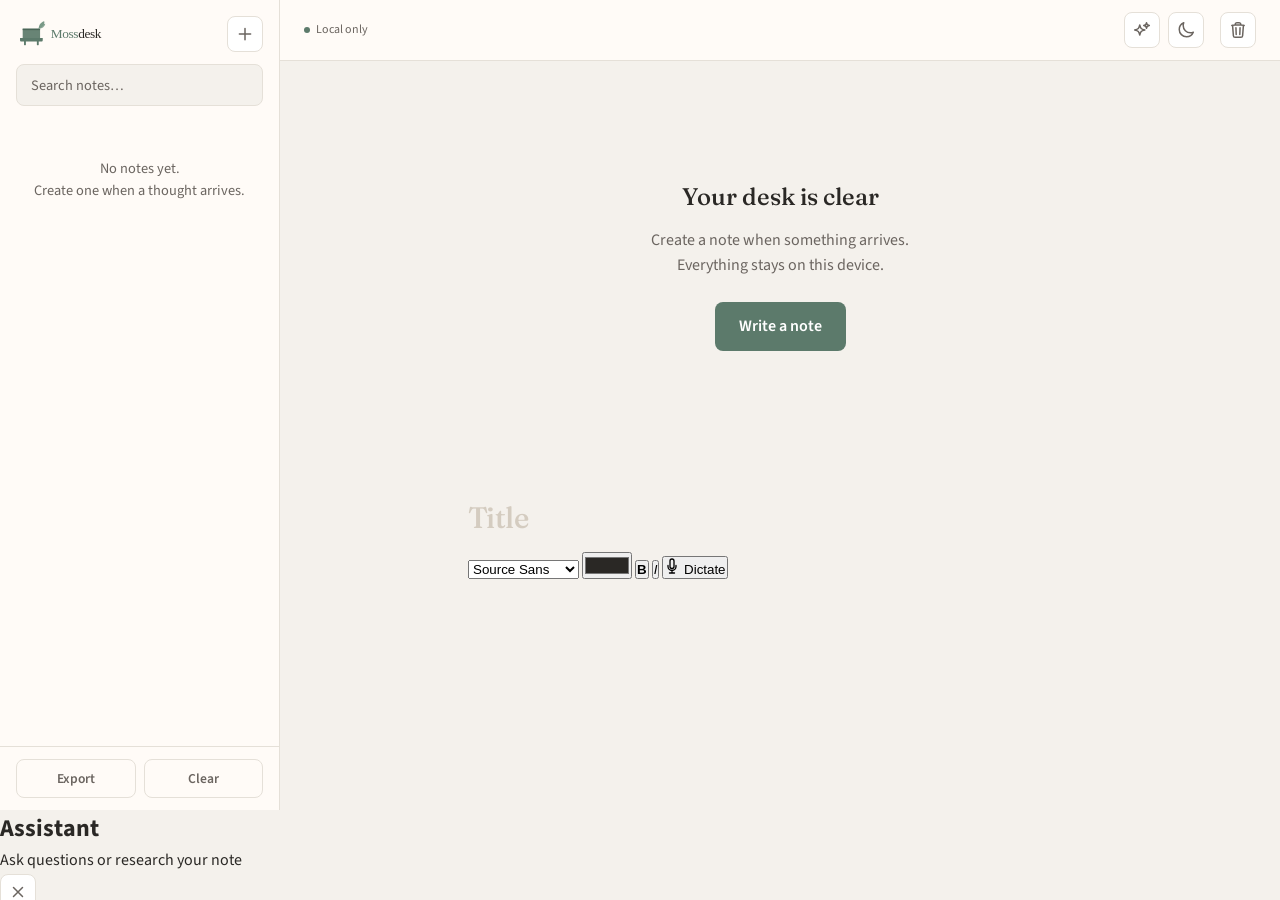
==== app.html @ 98f83250 "Add rich text (fonts, colors, bold, italic), voice dictation, and AI assistant panel" ====
<!DOCTYPE html>
<html lang="en">
<head>
  <meta charset="UTF-8" />
  <meta name="viewport" content="width=device-width, initial-scale=1" />
  <title>Mossdesk</title>
  <meta name="description" content="Your local-first notes. Data never leaves this device." />
  <link rel="icon" href="logo.svg" type="image/svg+xml" />
  <link rel="preconnect" href="https://fonts.googleapis.com" />
  <link rel="preconnect" href="https://fonts.gstatic.com" crossorigin />
  <link href="https://fonts.googleapis.com/css2?family=Fraunces:opsz,wght@9..144,400;9..144,500;9..144,600&family=Source+Sans+3:wght@400;500;600&family=Lora:wght@400;600&family=Merriweather:wght@400;700&family=Playfair+Display:wght@400;600&family=IBM+Plex+Sans:wght@400;500;600&family=Space+Grotesk:wght@400;500;600&display=swap" rel="stylesheet" />
  <link rel="stylesheet" href="styles.css" />
</head>
<body>
  <div class="app">
    <div id="sidebar-overlay" class="sidebar-overlay"></div>

    <aside id="sidebar" class="sidebar">
      <div class="sidebar-header">
        <a href="index.html" class="sidebar-logo" aria-label="Mossdesk home">
          <img src="logo.svg" alt="Mossdesk" class="logo-img logo-img--sm" width="120" height="48" />
        </a>
        <button id="btn-new" class="btn-icon" title="New note (⌘N)" aria-label="New note">
          <svg xmlns="http://www.w3.org/2000/svg" fill="none" viewBox="0 0 24 24" stroke="currentColor" stroke-width="2">
            <path stroke-linecap="round" stroke-linejoin="round" d="M12 4.5v15m7.5-7.5h-15" />
          </svg>
        </button>
      </div>

      <div class="search-wrap">
        <label for="search-input" class="sr-only">Search notes</label>
        <input id="search-input" class="search-input" type="search" placeholder="Search notes…" autocomplete="off" />
      </div>

      <div id="notes-list" class="notes-list" role="list"></div>

      <div class="sidebar-footer">
        <button id="btn-export" class="btn btn-ghost" title="Export all notes as JSON">Export</button>
        <button id="btn-clear" class="btn btn-ghost" title="Delete all notes">Clear</button>
      </div>
    </aside>

    <main class="editor-area">
      <div class="editor-toolbar">
        <button id="mobile-menu-btn" class="btn-icon mobile-menu-btn" aria-label="Open notes list">
          <svg xmlns="http://www.w3.org/2000/svg" fill="none" viewBox="0 0 24 24" stroke="currentColor" stroke-width="2">
            <path stroke-linecap="round" stroke-linejoin="round" d="M3.75 6.75h16.5M3.75 12h16.5m-16.5 5.25h16.5" />
          </svg>
        </button>

        <div class="privacy-badge">Local only</div>

        <div class="editor-actions">
          <button id="btn-ai" class="btn-icon" title="AI assistant" aria-label="Open AI assistant">
            <svg xmlns="http://www.w3.org/2000/svg" fill="none" viewBox="0 0 24 24" stroke="currentColor" stroke-width="2">
              <path stroke-linecap="round" stroke-linejoin="round" d="M9.813 15.904L9 18.75l-.813-2.846a4.5 4.5 0 00-3.09-3.09L2.25 12l2.846-.813a4.5 4.5 0 003.09-3.09L9 5.25l.813 2.846a4.5 4.5 0 003.09 3.09L15.75 12l-2.846.813a4.5 4.5 0 00-3.09 3.09zM18.259 8.715L18 9.75l-.259-1.035a3.375 3.375 0 00-2.455-2.456L14.25 6l1.036-.259a3.375 3.375 0 002.455-2.456L18 2.25l.259 1.035a3.375 3.375 0 002.456 2.456L21.75 6l-1.035.259a3.375 3.375 0 00-2.456 2.456z" />
            </svg>
          </button>
          <button class="theme-toggle" data-theme-toggle title="Toggle dark mode" aria-label="Toggle dark mode">
            <svg xmlns="http://www.w3.org/2000/svg" fill="none" viewBox="0 0 24 24" stroke="currentColor" stroke-width="2">
              <path stroke-linecap="round" stroke-linejoin="round" d="M21.752 15.002A9.72 9.72 0 0118 15.75c-5.385 0-9.75-4.365-9.75-9.75 0-1.33.266-2.597.748-3.752A9.753 9.753 0 003 11.25C3 16.635 7.365 21 12.75 21a9.753 9.753 0 009.002-5.998z" />
            </svg>
          </button>
          <span id="editor-meta" class="editor-meta"></span>
          <button id="btn-delete" class="btn-icon" title="Delete this note" aria-label="Delete note" disabled>
            <svg xmlns="http://www.w3.org/2000/svg" fill="none" viewBox="0 0 24 24" stroke="currentColor" stroke-width="2">
              <path stroke-linecap="round" stroke-linejoin="round" d="M14.74 9l-.346 9m-4.788 0L9.26 9m9.968-3.21c.342.052.682.107 1.022.166m-1.022-.165L18.16 19.673a2.25 2.25 0 01-2.244 2.077H8.084a2.25 2.25 0 01-2.244-2.077L4.772 5.79m14.456 0a48.108 48.108 0 00-3.478-.397m-12 .562c.34-.059.68-.114 1.022-.165m0 0a48.11 48.11 0 013.478-.397m7.5 0v-.916c0-1.18-.91-2.164-2.09-2.201a51.964 51.964 0 00-3.32 0c-1.18.037-2.09 1.022-2.09 2.201v.916m7.5 0a48.667 48.667 0 00-7.5 0" />
            </svg>
          </button>
        </div>
      </div>

      <div id="editor-empty" class="empty-editor">
        <h2>Your desk is clear</h2>
        <p>Create a note when something arrives. Everything stays on this device.</p>
        <button id="btn-new-empty" class="btn btn-primary" onclick="document.getElementById('btn-new').click()">Write a note</button>
      </div>

      <div id="editor-form" class="editor-body" hidden>
        <label for="note-title" class="sr-only">Note title</label>
        <input id="note-title" class="note-title-input" type="text" placeholder="Title" autocomplete="off" />

        <!-- Formatting toolbar -->
        <div class="format-bar" role="toolbar" aria-label="Text formatting">
          <select id="font-select" class="format-select" title="Font">
            <option value="Source Sans 3, system-ui, sans-serif">Source Sans</option>
            <option value="Fraunces, Georgia, serif">Fraunces</option>
            <option value="Lora, Georgia, serif">Lora</option>
            <option value="Merriweather, Georgia, serif">Merriweather</option>
            <option value="Playfair Display, Georgia, serif">Playfair</option>
            <option value="IBM Plex Sans, system-ui, sans-serif">IBM Plex</option>
            <option value="Space Grotesk, system-ui, sans-serif">Space Grotesk</option>
            <option value="Georgia, serif">Georgia</option>
          </select>

          <input type="color" id="color-picker" class="format-color" value="#2A2825" title="Text color" />

          <button type="button" id="btn-bold" class="format-btn" title="Bold (⌘B)" aria-label="Bold"><strong>B</strong></button>
          <button type="button" id="btn-italic" class="format-btn" title="Italic (⌘I)" aria-label="Italic"><em>I</em></button>

          <span class="format-sep"></span>

          <button type="button" id="btn-mic" class="format-btn format-btn-mic" title="Dictate with microphone" aria-label="Start dictation">
            <svg xmlns="http://www.w3.org/2000/svg" width="16" height="16" fill="none" viewBox="0 0 24 24" stroke="currentColor" stroke-width="2">
              <path stroke-linecap="round" stroke-linejoin="round" d="M12 18.75a6 6 0 006-6v-1.5m-6 7.5a6 6 0 01-6-6v-1.5m6 7.5v3.75m-3.75 0h7.5M12 15.75a3 3 0 01-3-3V4.5a3 3 0 116 0v8.25a3 3 0 01-3 3z" />
            </svg>
            <span id="mic-label">Dictate</span>
          </button>
        </div>

        <div
          id="note-content"
          class="note-content"
          contenteditable="true"
          role="textbox"
          aria-multiline="true"
          aria-label="Note content"
          data-placeholder="Start writing…"
        ></div>
      </div>
    </main>

    <!-- AI Assistant panel -->
    <aside id="ai-panel" class="ai-panel" aria-hidden="true">
      <div class="ai-panel-header">
        <div>
          <h2 class="ai-panel-title">Assistant</h2>
          <p class="ai-panel-sub">Ask questions or research your note</p>
        </div>
        <button id="ai-close" class="btn-icon" aria-label="Close assistant">
          <svg xmlns="http://www.w3.org/2000/svg" fill="none" viewBox="0 0 24 24" stroke="currentColor" stroke-width="2">
            <path stroke-linecap="round" stroke-linejoin="round" d="M6 18L18 6M6 6l12 12" />
          </svg>
        </button>
      </div>

      <div class="ai-quick">
        <button type="button" class="ai-chip" data-prompt="Summarize the main ideas in my current note.">Summarize note</button>
        <button type="button" class="ai-chip" data-prompt="Suggest how I can improve clarity and structure in what I wrote.">Improve writing</button>
        <button type="button" class="ai-chip" data-prompt="Research and explain key concepts related to what I am writing about.">Research topic</button>
        <button type="button" class="ai-chip" data-prompt="List questions I still need to answer about this topic.">Open questions</button>
      </div>

      <div id="ai-messages" class="ai-messages"></div>

      <div class="ai-input-row">
        <textarea id="ai-input" class="ai-input" rows="2" placeholder="Ask about your note…" ></textarea>
        <div class="ai-input-actions">
          <button type="button" id="ai-mic" class="btn-icon" title="Speak to assistant" aria-label="Speak to assistant">
            <svg xmlns="http://www.w3.org/2000/svg" width="18" height="18" fill="none" viewBox="0 0 24 24" stroke="currentColor" stroke-width="2">
              <path stroke-linecap="round" stroke-linejoin="round" d="M12 18.75a6 6 0 006-6v-1.5m-6 7.5a6 6 0 01-6-6v-1.5m6 7.5v3.75m-3.75 0h7.5M12 15.75a3 3 0 01-3-3V4.5a3 3 0 116 0v8.25a3 3 0 01-3 3z" />
            </svg>
          </button>
          <button type="button" id="ai-send" class="btn btn-primary ai-send">Send</button>
        </div>
      </div>

      <p class="ai-privacy-note">Voice stays in the browser when possible. Optional AI replies use only what you type here — your full notes are not uploaded unless you ask.</p>
    </aside>
    <div id="ai-overlay" class="ai-overlay" hidden></div>
  </div>

  <script src="app.js"></script>
</body>
</html>
---- styles.css ----
/* Mossdesk — Design tokens & styles
   Calm, human, intentional. With dark mode. */

:root {
  --bg: #F4F1EC;
  --surface: #FFFBF7;
  --surface-elevated: #FFFFFF;
  --text: #2A2825;
  --text-muted: #6B6560;
  --accent: #5C7A6B;
  --accent-hover: #4A6557;
  --accent-soft: #E8F0EC;
  --border: #E5E0D8;
  --border-strong: #D4CCC0;
  --danger: #A65D4E;
  --danger-soft: #F8EDE9;
  --shadow-soft: 0 1px 3px rgba(42, 40, 37, 0.04), 0 4px 12px rgba(42, 40, 37, 0.03);
  --shadow-lift: 0 4px 20px rgba(42, 40, 37, 0.06);

  --font-display: "Fraunces", Georgia, "Times New Roman", serif;
  --font-body: "Source Sans 3", system-ui, -apple-system, sans-serif;
  --font-mono: "IBM Plex Mono", ui-monospace, monospace;

  --space-1: 0.25rem;
  --space-2: 0.5rem;
  --space-3: 0.75rem;
  --space-4: 1rem;
  --space-5: 1.5rem;
  --space-6: 2rem;
  --space-7: 3rem;
  --space-8: 4rem;

  --radius-sm: 4px;
  --radius-md: 8px;
  --radius-lg: 12px;
  --ease: cubic-bezier(0.25, 0.1, 0.25, 1);
}

[data-theme="dark"] {
  --bg: #1C1B19;
  --surface: #252320;
  --surface-elevated: #2E2C29;
  --text: #F0EDE8;
  --text-muted: #A09A92;
  --accent: #7A9A88;
  --accent-hover: #8FAE9C;
  --accent-soft: #2A332E;
  --border: #3A3732;
  --border-strong: #4A4640;
  --danger: #C47A6C;
  --danger-soft: #3A2A26;
  --shadow-soft: 0 1px 3px rgba(0, 0, 0, 0.2), 0 4px 12px rgba(0, 0, 0, 0.15);
  --shadow-lift: 0 4px 20px rgba(0, 0, 0, 0.25);
}

@media (prefers-color-scheme: dark) {
  :root:not([data-theme="light"]) {
    --bg: #1C1B19;
    --surface: #252320;
    --surface-elevated: #2E2C29;
    --text: #F0EDE8;
    --text-muted: #A09A92;
    --accent: #7A9A88;
    --accent-hover: #8FAE9C;
    --accent-soft: #2A332E;
    --border: #3A3732;
    --border-strong: #4A4640;
    --danger: #C47A6C;
    --danger-soft: #3A2A26;
    --shadow-soft: 0 1px 3px rgba(0, 0, 0, 0.2), 0 4px 12px rgba(0, 0, 0, 0.15);
    --shadow-lift: 0 4px 20px rgba(0, 0, 0, 0.25);
  }
}

*,
*::before,
*::after {
  box-sizing: border-box;
  margin: 0;
  padding: 0;
}

html {
  font-size: 16px;
  -webkit-font-smoothing: antialiased;
  -moz-osx-font-smoothing: grayscale;
}

body {
  font-family: var(--font-body);
  background: var(--bg);
  color: var(--text);
  line-height: 1.6;
  min-height: 100vh;
  transition: background 0.25s var(--ease), color 0.25s var(--ease);
}

/* ---------- Logo ---------- */

.logo-img {
  display: block;
  height: 40px;
  width: auto;
  max-width: 160px;
}

.logo-img--sm {
  height: 32px;
  max-width: 130px;
}

.logo,
.sidebar-logo {
  display: flex;
  align-items: center;
  text-decoration: none;
}

/* ---------- Landing header ---------- */

.landing {
  min-height: 100vh;
  display: flex;
  flex-direction: column;
}

.landing-header {
  padding: var(--space-4) var(--space-5);
  display: grid;
  grid-template-columns: 40px 1fr 40px;
  align-items: center;
  gap: var(--space-3);
  position: relative;
}

.landing-header .logo {
  justify-self: center;
}

.header-menu-btn {
  justify-self: start;
}

.header-right {
  justify-self: end;
  display: flex;
  align-items: center;
  gap: var(--space-3);
}

.desktop-nav {
  display: none;
  align-items: center;
  gap: var(--space-4);
}

.desktop-nav a {
  color: var(--text-muted);
  text-decoration: none;
  font-size: 0.95rem;
  transition: color 0.2s var(--ease);
  white-space: nowrap;
}

.desktop-nav a:hover {
  color: var(--text);
}

.theme-toggle {
  width: 36px;
  height: 36px;
  display: flex;
  align-items: center;
  justify-content: center;
  border: 1px solid var(--border);
  background: var(--surface-elevated);
  border-radius: var(--radius-md);
  cursor: pointer;
  color: var(--text-muted);
  transition: all 0.15s var(--ease);
  flex-shrink: 0;
}

.theme-toggle:hover {
  border-color: var(--accent);
  color: var(--accent);
  background: var(--accent-soft);
}

.theme-toggle svg {
  width: 18px;
  height: 18px;
}

/* Side nav (mobile menu) */

.nav-overlay {
  position: fixed;
  inset: 0;
  background: rgba(42, 40, 37, 0.35);
  z-index: 200;
  opacity: 0;
  transition: opacity 0.25s var(--ease);
}

.nav-overlay.visible {
  opacity: 1;
}

[data-theme="dark"] .nav-overlay {
  background: rgba(0, 0, 0, 0.5);
}

.side-nav {
  position: fixed;
  top: 0;
  left: 0;
  bottom: 0;
  width: 280px;
  max-width: 85vw;
  background: var(--surface);
  z-index: 210;
  transform: translateX(-100%);
  transition: transform 0.25s var(--ease);
  display: flex;
  flex-direction: column;
  box-shadow: var(--shadow-lift);
}

.side-nav.open {
  transform: translateX(0);
}

.side-nav-header {
  display: flex;
  align-items: center;
  justify-content: space-between;
  padding: var(--space-4);
  border-bottom: 1px solid var(--border);
}

.side-nav-title {
  font-family: var(--font-display);
  font-size: 1.1rem;
  font-weight: 500;
  color: var(--text);
}

.side-nav-links {
  padding: var(--space-4);
  display: flex;
  flex-direction: column;
  gap: var(--space-1);
}

.side-nav-link {
  display: block;
  padding: var(--space-3) var(--space-4);
  color: var(--text);
  text-decoration: none;
  font-size: 1.05rem;
  font-weight: 500;
  border-radius: var(--radius-md);
  transition: background 0.15s var(--ease);
}

.side-nav-link:hover {
  background: var(--accent-soft);
  color: var(--accent);
}

/* Desktop header layout */
@media (min-width: 801px) {
  .landing-header {
    grid-template-columns: 1fr auto 1fr;
    padding: var(--space-5) var(--space-6);
  }

  .header-menu-btn {
    display: none;
  }

  .landing-header .logo {
    justify-self: start;
  }

  .header-right {
    justify-self: end;
  }

  .desktop-nav {
    display: flex;
  }
}

/* ---------- Hero ---------- */

.hero {
  flex: 1;
  display: grid;
  grid-template-columns: 1fr 1fr;
  gap: var(--space-8);
  align-items: center;
  padding: var(--space-7) var(--space-6) var(--space-8);
  max-width: 1100px;
  margin: 0 auto;
  width: 100%;
}

.hero-content {
  max-width: 480px;
}

.hero-eyebrow {
  font-size: 0.85rem;
  text-transform: uppercase;
  letter-spacing: 0.08em;
  color: var(--accent);
  margin-bottom: var(--space-3);
  font-weight: 600;
}

.hero h1 {
  font-family: var(--font-display);
  font-size: clamp(2.4rem, 5vw, 3.4rem);
  font-weight: 500;
  line-height: 1.15;
  letter-spacing: -0.03em;
  margin-bottom: var(--space-4);
  color: var(--text);
}

.hero p {
  font-size: 1.15rem;
  color: var(--text-muted);
  margin-bottom: var(--space-6);
  line-height: 1.65;
}

.btn {
  display: inline-flex;
  align-items: center;
  gap: var(--space-2);
  padding: 0.85rem 1.5rem;
  font-family: var(--font-body);
  font-size: 1rem;
  font-weight: 600;
  border: none;
  border-radius: var(--radius-md);
  cursor: pointer;
  text-decoration: none;
  transition: background 0.2s var(--ease), transform 0.15s var(--ease);
}

.btn-primary {
  background: var(--accent);
  color: #fff;
}

.btn-primary:hover {
  background: var(--accent-hover);
  transform: translateY(-1px);
}

.btn-ghost {
  background: transparent;
  color: var(--text-muted);
  border: 1px solid var(--border);
}

.btn-ghost:hover {
  border-color: var(--border-strong);
  color: var(--text);
}

.hero-visual {
  position: relative;
  height: 380px;
  background: var(--surface);
  border-radius: var(--radius-lg);
  border: 1px solid var(--border);
  box-shadow: var(--shadow-lift);
  overflow: hidden;
  display: flex;
  flex-direction: column;
}

.hero-visual-header {
  padding: var(--space-3) var(--space-4);
  border-bottom: 1px solid var(--border);
  display: flex;
  gap: 6px;
}

.hero-visual-dot {
  width: 10px;
  height: 10px;
  border-radius: 50%;
  background: var(--border-strong);
}

.hero-visual-body {
  flex: 1;
  padding: var(--space-5);
  display: flex;
  flex-direction: column;
  gap: var(--space-3);
}

.hero-line {
  height: 10px;
  background: var(--border);
  border-radius: 3px;
  opacity: 0.7;
}

.hero-line.short { width: 40%; }
.hero-line.medium { width: 70%; }
.hero-line.long { width: 90%; }

.hero-note-title {
  font-family: var(--font-display);
  font-size: 1.1rem;
  color: var(--text);
  margin-bottom: var(--space-2);
}

.landing-footer {
  padding: var(--space-5) var(--space-6);
  text-align: center;
  font-size: 0.875rem;
  color: var(--text-muted);
  border-top: 1px solid var(--border);
}

.landing-footer a {
  color: var(--accent);
  text-decoration: none;
}

/* ---------- App shell ---------- */

.app {
  display: grid;
  grid-template-columns: 280px 1fr;
  height: 100vh;
  overflow: hidden;
}

.sidebar {
  background: var(--surface);
  border-right: 1px solid var(--border);
  display: flex;
  flex-direction: column;
  min-width: 0;
}

.sidebar-header {
  padding: var(--space-4) var(--space-4) var(--space-3);
  display: flex;
  align-items: center;
  justify-content: space-between;
  gap: var(--space-3);
}

.btn-icon {
  width: 36px;
  height: 36px;
  display: flex;
  align-items: center;
  justify-content: center;
  border: 1px solid var(--border);
  background: var(--surface-elevated);
  border-radius: var(--radius-md);
  cursor: pointer;
  color: var(--text-muted);
  transition: all 0.15s var(--ease);
}

.btn-icon:hover {
  border-color: var(--accent);
  color: var(--accent);
  background: var(--accent-soft);
}

.btn-icon svg {
  width: 18px;
  height: 18px;
}

.search-wrap {
  padding: 0 var(--space-4) var(--space-3);
}

.search-input {
  width: 100%;
  padding: 0.6rem 0.85rem;
  font-family: var(--font-body);
  font-size: 0.9rem;
  border: 1px solid var(--border);
  border-radius: var(--radius-md);
  background: var(--bg);
  color: var(--text);
  outline: none;
  transition: border-color 0.15s var(--ease);
}

.search-input::placeholder {
  color: var(--text-muted);
}

.search-input:focus {
  border-color: var(--accent);
}

.notes-list {
  flex: 1;
  overflow-y: auto;
  padding: var(--space-2) var(--space-3) var(--space-4);
}

.note-item {
  padding: var(--space-3) var(--space-3);
  border-radius: var(--radius-md);
  cursor: pointer;
  margin-bottom: 2px;
  transition: background 0.15s var(--ease);
  border: 1px solid transparent;
}

.note-item:hover {
  background: var(--bg);
}

.note-item.active {
  background: var(--accent-soft);
  border-color: transparent;
}

.note-item-title {
  font-size: 0.95rem;
  font-weight: 600;
  color: var(--text);
  white-space: nowrap;
  overflow: hidden;
  text-overflow: ellipsis;
  margin-bottom: 2px;
}

.note-item-preview {
  font-size: 0.8rem;
  color: var(--text-muted);
  white-space: nowrap;
  overflow: hidden;
  text-overflow: ellipsis;
}

.note-item-date {
  font-size: 0.75rem;
  color: var(--text-muted);
  margin-top: 4px;
  opacity: 0.8;
}

.empty-list {
  padding: var(--space-6) var(--space-4);
  text-align: center;
  color: var(--text-muted);
  font-size: 0.9rem;
  line-height: 1.5;
}

.sidebar-footer {
  padding: var(--space-3) var(--space-4);
  border-top: 1px solid var(--border);
  display: flex;
  gap: var(--space-2);
}

.sidebar-footer .btn {
  flex: 1;
  justify-content: center;
  padding: 0.55rem 0.75rem;
  font-size: 0.85rem;
}

.editor-area {
  display: flex;
  flex-direction: column;
  background: var(--bg);
  min-width: 0;
}

.editor-toolbar {
  padding: var(--space-3) var(--space-5);
  display: flex;
  align-items: center;
  justify-content: space-between;
  border-bottom: 1px solid var(--border);
  background: var(--surface);
  gap: var(--space-3);
}

.editor-meta {
  font-size: 0.8rem;
  color: var(--text-muted);
}

.editor-actions {
  display: flex;
  gap: var(--space-2);
  align-items: center;
}

.editor-body {
  flex: 1;
  display: flex;
  flex-direction: column;
  padding: var(--space-6) var(--space-7);
  overflow-y: auto;
  max-width: 720px;
  width: 100%;
  margin: 0 auto;
}

.note-title-input {
  font-family: var(--font-display);
  font-size: 1.85rem;
  font-weight: 500;
  border: none;
  background: transparent;
  color: var(--text);
  outline: none;
  width: 100%;
  margin-bottom: var(--space-4);
  letter-spacing: -0.02em;
  line-height: 1.25;
}

.note-title-input::placeholder {
  color: var(--border-strong);
}

.note-content {
  flex: 1;
  font-family: var(--font-body);
  font-size: 1.05rem;
  line-height: 1.7;
  border: none;
  background: transparent;
  color: var(--text);
  outline: none;
  resize: none;
  width: 100%;
  min-height: 300px;
}

.note-content::placeholder {
  color: var(--text-muted);
  opacity: 0.7;
}

.empty-editor {
  flex: 1;
  display: flex;
  flex-direction: column;
  align-items: center;
  justify-content: center;
  text-align: center;
  padding: var(--space-8);
  color: var(--text-muted);
}

.empty-editor h2 {
  font-family: var(--font-display);
  font-size: 1.5rem;
  font-weight: 500;
  color: var(--text);
  margin-bottom: var(--space-3);
}

.empty-editor p {
  max-width: 320px;
  margin-bottom: var(--space-5);
  line-height: 1.55;
}

.privacy-badge {
  font-size: 0.75rem;
  color: var(--text-muted);
  display: flex;
  align-items: center;
  gap: 6px;
}

.privacy-badge::before {
  content: "";
  width: 6px;
  height: 6px;
  border-radius: 50%;
  background: var(--accent);
}

/* Responsive */
@media (max-width: 800px) {
  .hero {
    grid-template-columns: 1fr;
    padding: var(--space-6) var(--space-4);
  }

  .hero-visual {
    display: none;
  }

  .app {
    grid-template-columns: 1fr;
  }

  .sidebar {
    position: fixed;
    inset: 0;
    z-index: 100;
    transform: translateX(-100%);
    transition: transform 0.25s var(--ease);
    width: 85%;
    max-width: 320px;
  }

  .sidebar.open {
    transform: translateX(0);
  }

  .editor-body {
    padding: var(--space-5) var(--space-4);
  }

  .mobile-menu-btn {
    display: flex !important;
  }
}

.mobile-menu-btn {
  display: none;
}

.sidebar-overlay {
  display: none;
  position: fixed;
  inset: 0;
  background: rgba(42, 40, 37, 0.3);
  z-index: 99;
}

[data-theme="dark"] .sidebar-overlay {
  background: rgba(0, 0, 0, 0.5);
}

.sidebar-overlay.visible {
  display: block;
}

.sr-only {
  position: absolute;
  width: 1px;
  height: 1px;
  padding: 0;
  margin: -1px;
  overflow: hidden;
  clip: rect(0, 0, 0, 0);
  border: 0;
}
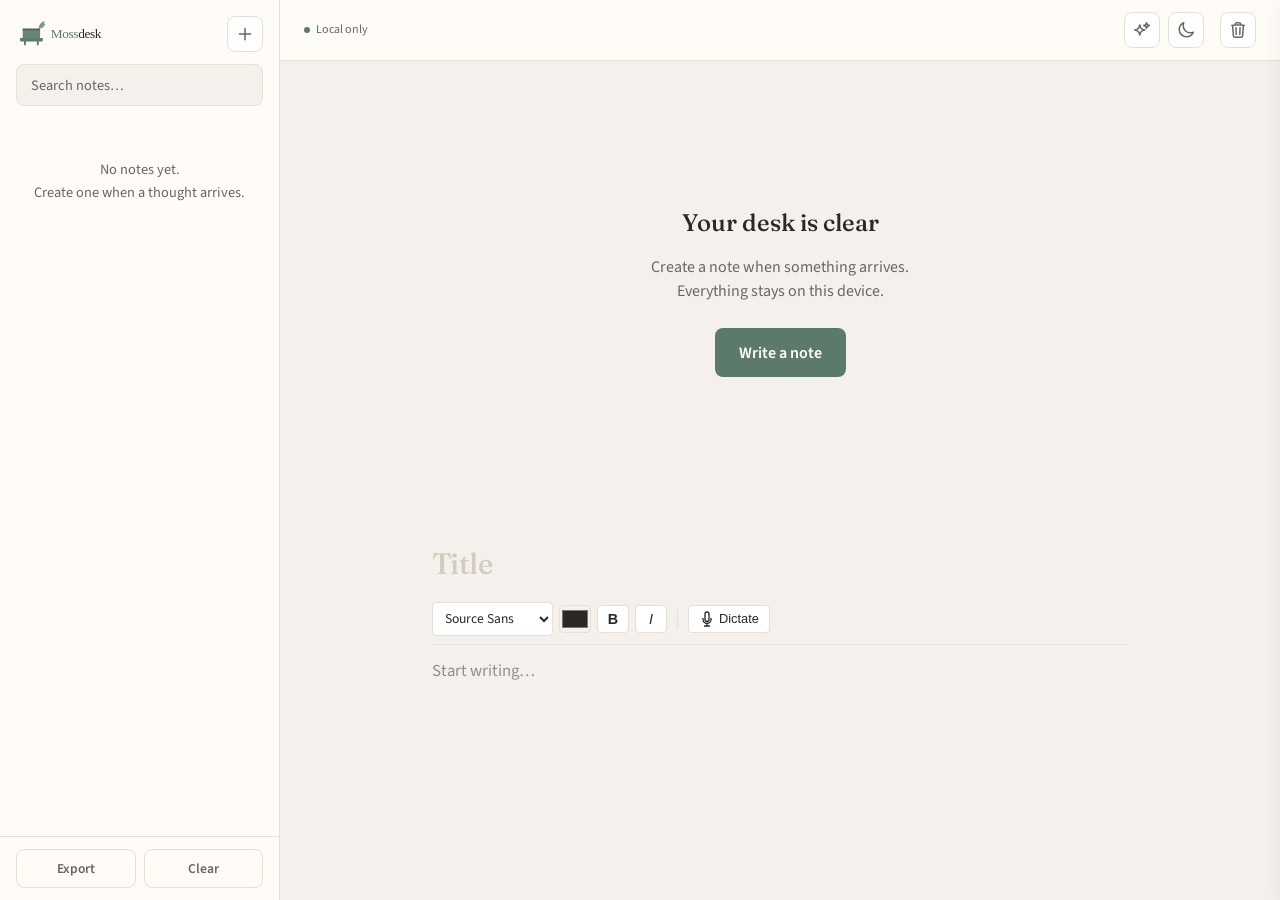
==== commit 7fb7a108: "Improve AI assistant: better actions, insert into note, optional API key, smarter local replies" ====
--- a/app.html
+++ b/app.html
@@ -80,7 +80,6 @@
         <label for="note-title" class="sr-only">Note title</label>
         <input id="note-title" class="note-title-input" type="text" placeholder="Title" autocomplete="off" />
 
-        <!-- Formatting toolbar -->
         <div class="format-bar" role="toolbar" aria-label="Text formatting">
           <select id="font-select" class="format-select" title="Font">
             <option value="Source Sans 3, system-ui, sans-serif">Source Sans</option>
@@ -120,12 +119,11 @@
       </div>
     </main>
 
-    <!-- AI Assistant panel -->
     <aside id="ai-panel" class="ai-panel" aria-hidden="true">
       <div class="ai-panel-header">
         <div>
           <h2 class="ai-panel-title">Assistant</h2>
-          <p class="ai-panel-sub">Ask questions or research your note</p>
+          <p class="ai-panel-sub">Help with your note — local by default</p>
         </div>
         <button id="ai-close" class="btn-icon" aria-label="Close assistant">
           <svg xmlns="http://www.w3.org/2000/svg" fill="none" viewBox="0 0 24 24" stroke="currentColor" stroke-width="2">
@@ -135,16 +133,20 @@
       </div>
 
       <div class="ai-quick">
-        <button type="button" class="ai-chip" data-prompt="Summarize the main ideas in my current note.">Summarize note</button>
-        <button type="button" class="ai-chip" data-prompt="Suggest how I can improve clarity and structure in what I wrote.">Improve writing</button>
-        <button type="button" class="ai-chip" data-prompt="Research and explain key concepts related to what I am writing about.">Research topic</button>
-        <button type="button" class="ai-chip" data-prompt="List questions I still need to answer about this topic.">Open questions</button>
+        <button type="button" class="ai-chip" data-action="summarize">Summarize</button>
+        <button type="button" class="ai-chip" data-action="continue">Continue writing</button>
+        <button type="button" class="ai-chip" data-action="shorten">Shorten</button>
+        <button type="button" class="ai-chip" data-action="expand">Expand</button>
+        <button type="button" class="ai-chip" data-action="improve">Improve</button>
+        <button type="button" class="ai-chip" data-action="outline">Outline</button>
+        <button type="button" class="ai-chip" data-action="questions">Questions</button>
+        <button type="button" class="ai-chip" data-action="research">Research tips</button>
       </div>
 
       <div id="ai-messages" class="ai-messages"></div>
 
       <div class="ai-input-row">
-        <textarea id="ai-input" class="ai-input" rows="2" placeholder="Ask about your note…" ></textarea>
+        <textarea id="ai-input" class="ai-input" rows="2" placeholder="Ask anything about this note…"></textarea>
         <div class="ai-input-actions">
           <button type="button" id="ai-mic" class="btn-icon" title="Speak to assistant" aria-label="Speak to assistant">
             <svg xmlns="http://www.w3.org/2000/svg" width="18" height="18" fill="none" viewBox="0 0 24 24" stroke="currentColor" stroke-width="2">
@@ -155,7 +157,20 @@
         </div>
       </div>
 
-      <p class="ai-privacy-note">Voice stays in the browser when possible. Optional AI replies use only what you type here — your full notes are not uploaded unless you ask.</p>
+      <details class="ai-settings">
+        <summary>API settings (optional)</summary>
+        <p class="ai-settings-help">Add an OpenAI-compatible API key to get smarter replies. The key stays only in this browser.</p>
+        <label class="ai-settings-label" for="ai-api-key">API key</label>
+        <input id="ai-api-key" class="ai-settings-input" type="password" placeholder="sk-…" autocomplete="off" />
+        <label class="ai-settings-label" for="ai-api-base">Base URL</label>
+        <input id="ai-api-base" class="ai-settings-input" type="url" placeholder="https://api.openai.com/v1" autocomplete="off" />
+        <label class="ai-settings-label" for="ai-api-model">Model</label>
+        <input id="ai-api-model" class="ai-settings-input" type="text" placeholder="gpt-4o-mini" autocomplete="off" />
+        <button type="button" id="ai-save-settings" class="btn btn-ghost ai-save-btn">Save settings</button>
+        <p id="ai-settings-status" class="ai-settings-status"></p>
+      </details>
+
+      <p class="ai-privacy-note">Without an API key, the assistant works offline on this device. With a key, only the message you send and a short note excerpt are shared with that provider.</p>
     </aside>
     <div id="ai-overlay" class="ai-overlay" hidden></div>
   </div>
--- a/styles.css
+++ b/styles.css
@@ -16,11 +16,9 @@
   --danger-soft: #F8EDE9;
   --shadow-soft: 0 1px 3px rgba(42, 40, 37, 0.04), 0 4px 12px rgba(42, 40, 37, 0.03);
   --shadow-lift: 0 4px 20px rgba(42, 40, 37, 0.06);
-
   --font-display: "Fraunces", Georgia, "Times New Roman", serif;
   --font-body: "Source Sans 3", system-ui, -apple-system, sans-serif;
   --font-mono: "IBM Plex Mono", ui-monospace, monospace;
-
   --space-1: 0.25rem;
   --space-2: 0.5rem;
   --space-3: 0.75rem;
@@ -29,7 +27,6 @@
   --space-6: 2rem;
   --space-7: 3rem;
   --space-8: 4rem;
-
   --radius-sm: 4px;
   --radius-md: 8px;
   --radius-lg: 12px;
@@ -72,20 +69,8 @@
   }
 }
 
-*,
-*::before,
-*::after {
-  box-sizing: border-box;
-  margin: 0;
-  padding: 0;
-}
-
-html {
-  font-size: 16px;
-  -webkit-font-smoothing: antialiased;
-  -moz-osx-font-smoothing: grayscale;
-}
-
+*, *::before, *::after { box-sizing: border-box; margin: 0; padding: 0; }
+html { font-size: 16px; -webkit-font-smoothing: antialiased; }
 body {
   font-family: var(--font-body);
   background: var(--bg);
@@ -95,677 +80,285 @@
   transition: background 0.25s var(--ease), color 0.25s var(--ease);
 }
 
-/* ---------- Logo ---------- */
-
-.logo-img {
-  display: block;
-  height: 40px;
-  width: auto;
-  max-width: 160px;
-}
-
-.logo-img--sm {
-  height: 32px;
-  max-width: 130px;
-}
-
-.logo,
-.sidebar-logo {
-  display: flex;
-  align-items: center;
-  text-decoration: none;
-}
-
-/* ---------- Landing header ---------- */
-
-.landing {
-  min-height: 100vh;
-  display: flex;
-  flex-direction: column;
-}
-
+.logo-img { display: block; height: 40px; width: auto; max-width: 160px; }
+.logo-img--sm { height: 32px; max-width: 130px; }
+.logo, .sidebar-logo { display: flex; align-items: center; text-decoration: none; }
+
+.landing { min-height: 100vh; display: flex; flex-direction: column; }
 .landing-header {
   padding: var(--space-4) var(--space-5);
   display: grid;
   grid-template-columns: 40px 1fr 40px;
   align-items: center;
   gap: var(--space-3);
-  position: relative;
-}
-
-.landing-header .logo {
-  justify-self: center;
-}
-
-.header-menu-btn {
-  justify-self: start;
-}
-
-.header-right {
-  justify-self: end;
-  display: flex;
-  align-items: center;
-  gap: var(--space-3);
-}
-
-.desktop-nav {
-  display: none;
-  align-items: center;
-  gap: var(--space-4);
-}
-
-.desktop-nav a {
-  color: var(--text-muted);
-  text-decoration: none;
-  font-size: 0.95rem;
-  transition: color 0.2s var(--ease);
-  white-space: nowrap;
-}
-
-.desktop-nav a:hover {
-  color: var(--text);
-}
-
-.theme-toggle {
-  width: 36px;
-  height: 36px;
-  display: flex;
-  align-items: center;
-  justify-content: center;
-  border: 1px solid var(--border);
-  background: var(--surface-elevated);
-  border-radius: var(--radius-md);
-  cursor: pointer;
-  color: var(--text-muted);
-  transition: all 0.15s var(--ease);
-  flex-shrink: 0;
-}
-
-.theme-toggle:hover {
-  border-color: var(--accent);
-  color: var(--accent);
-  background: var(--accent-soft);
-}
-
-.theme-toggle svg {
-  width: 18px;
-  height: 18px;
-}
-
-/* Side nav (mobile menu) */
+}
+.landing-header .logo { justify-self: center; }
+.header-menu-btn { justify-self: start; }
+.header-right { justify-self: end; display: flex; align-items: center; gap: var(--space-3); }
+.desktop-nav { display: none; align-items: center; gap: var(--space-4); }
+.desktop-nav a { color: var(--text-muted); text-decoration: none; font-size: 0.95rem; white-space: nowrap; }
+.desktop-nav a:hover { color: var(--text); }
+
+.theme-toggle, .btn-icon {
+  width: 36px; height: 36px; display: flex; align-items: center; justify-content: center;
+  border: 1px solid var(--border); background: var(--surface-elevated);
+  border-radius: var(--radius-md); cursor: pointer; color: var(--text-muted);
+  transition: all 0.15s var(--ease); flex-shrink: 0;
+}
+.theme-toggle:hover, .btn-icon:hover {
+  border-color: var(--accent); color: var(--accent); background: var(--accent-soft);
+}
+.theme-toggle svg, .btn-icon svg { width: 18px; height: 18px; }
 
 .nav-overlay {
-  position: fixed;
-  inset: 0;
-  background: rgba(42, 40, 37, 0.35);
-  z-index: 200;
-  opacity: 0;
-  transition: opacity 0.25s var(--ease);
-}
-
-.nav-overlay.visible {
-  opacity: 1;
-}
-
-[data-theme="dark"] .nav-overlay {
-  background: rgba(0, 0, 0, 0.5);
-}
-
+  position: fixed; inset: 0; background: rgba(42, 40, 37, 0.35); z-index: 200;
+  opacity: 0; transition: opacity 0.25s var(--ease);
+}
+.nav-overlay.visible { opacity: 1; }
+[data-theme="dark"] .nav-overlay { background: rgba(0, 0, 0, 0.5); }
 .side-nav {
-  position: fixed;
-  top: 0;
-  left: 0;
-  bottom: 0;
-  width: 280px;
-  max-width: 85vw;
-  background: var(--surface);
-  z-index: 210;
-  transform: translateX(-100%);
-  transition: transform 0.25s var(--ease);
-  display: flex;
-  flex-direction: column;
+  position: fixed; top: 0; left: 0; bottom: 0; width: 280px; max-width: 85vw;
+  background: var(--surface); z-index: 210; transform: translateX(-100%);
+  transition: transform 0.25s var(--ease); display: flex; flex-direction: column;
   box-shadow: var(--shadow-lift);
 }
-
-.side-nav.open {
-  transform: translateX(0);
-}
-
+.side-nav.open { transform: translateX(0); }
 .side-nav-header {
-  display: flex;
-  align-items: center;
-  justify-content: space-between;
-  padding: var(--space-4);
-  border-bottom: 1px solid var(--border);
-}
-
-.side-nav-title {
-  font-family: var(--font-display);
-  font-size: 1.1rem;
-  font-weight: 500;
-  color: var(--text);
-}
-
-.side-nav-links {
-  padding: var(--space-4);
-  display: flex;
-  flex-direction: column;
-  gap: var(--space-1);
-}
-
+  display: flex; align-items: center; justify-content: space-between;
+  padding: var(--space-4); border-bottom: 1px solid var(--border);
+}
+.side-nav-title { font-family: var(--font-display); font-size: 1.1rem; font-weight: 500; }
+.side-nav-links { padding: var(--space-4); display: flex; flex-direction: column; gap: var(--space-1); }
 .side-nav-link {
-  display: block;
-  padding: var(--space-3) var(--space-4);
-  color: var(--text);
-  text-decoration: none;
-  font-size: 1.05rem;
-  font-weight: 500;
-  border-radius: var(--radius-md);
-  transition: background 0.15s var(--ease);
-}
-
-.side-nav-link:hover {
-  background: var(--accent-soft);
-  color: var(--accent);
-}
-
-/* Desktop header layout */
+  display: block; padding: var(--space-3) var(--space-4); color: var(--text);
+  text-decoration: none; font-size: 1.05rem; font-weight: 500; border-radius: var(--radius-md);
+}
+.side-nav-link:hover { background: var(--accent-soft); color: var(--accent); }
+
 @media (min-width: 801px) {
-  .landing-header {
-    grid-template-columns: 1fr auto 1fr;
-    padding: var(--space-5) var(--space-6);
-  }
-
-  .header-menu-btn {
-    display: none;
-  }
-
-  .landing-header .logo {
-    justify-self: start;
-  }
-
-  .header-right {
-    justify-self: end;
-  }
-
-  .desktop-nav {
-    display: flex;
-  }
-}
-
-/* ---------- Hero ---------- */
+  .landing-header { grid-template-columns: 1fr auto 1fr; padding: var(--space-5) var(--space-6); }
+  .header-menu-btn { display: none; }
+  .landing-header .logo { justify-self: start; }
+  .header-right { justify-self: end; }
+  .desktop-nav { display: flex; }
+}
 
 .hero {
-  flex: 1;
-  display: grid;
-  grid-template-columns: 1fr 1fr;
-  gap: var(--space-8);
-  align-items: center;
-  padding: var(--space-7) var(--space-6) var(--space-8);
-  max-width: 1100px;
-  margin: 0 auto;
-  width: 100%;
-}
-
-.hero-content {
-  max-width: 480px;
-}
-
+  flex: 1; display: grid; grid-template-columns: 1fr 1fr; gap: var(--space-8);
+  align-items: center; padding: var(--space-7) var(--space-6) var(--space-8);
+  max-width: 1100px; margin: 0 auto; width: 100%;
+}
+.hero-content { max-width: 480px; }
 .hero-eyebrow {
-  font-size: 0.85rem;
-  text-transform: uppercase;
-  letter-spacing: 0.08em;
-  color: var(--accent);
-  margin-bottom: var(--space-3);
-  font-weight: 600;
-}
-
+  font-size: 0.85rem; text-transform: uppercase; letter-spacing: 0.08em;
+  color: var(--accent); margin-bottom: var(--space-3); font-weight: 600;
+}
 .hero h1 {
-  font-family: var(--font-display);
-  font-size: clamp(2.4rem, 5vw, 3.4rem);
-  font-weight: 500;
-  line-height: 1.15;
-  letter-spacing: -0.03em;
-  margin-bottom: var(--space-4);
-  color: var(--text);
-}
-
-.hero p {
-  font-size: 1.15rem;
-  color: var(--text-muted);
-  margin-bottom: var(--space-6);
-  line-height: 1.65;
-}
+  font-family: var(--font-display); font-size: clamp(2.4rem, 5vw, 3.4rem);
+  font-weight: 500; line-height: 1.15; letter-spacing: -0.03em; margin-bottom: var(--space-4);
+}
+.hero p { font-size: 1.15rem; color: var(--text-muted); margin-bottom: var(--space-6); line-height: 1.65; }
 
 .btn {
-  display: inline-flex;
-  align-items: center;
-  gap: var(--space-2);
-  padding: 0.85rem 1.5rem;
-  font-family: var(--font-body);
-  font-size: 1rem;
-  font-weight: 600;
-  border: none;
-  border-radius: var(--radius-md);
-  cursor: pointer;
-  text-decoration: none;
+  display: inline-flex; align-items: center; gap: var(--space-2);
+  padding: 0.85rem 1.5rem; font-family: var(--font-body); font-size: 1rem; font-weight: 600;
+  border: none; border-radius: var(--radius-md); cursor: pointer; text-decoration: none;
   transition: background 0.2s var(--ease), transform 0.15s var(--ease);
 }
-
-.btn-primary {
-  background: var(--accent);
-  color: #fff;
-}
-
-.btn-primary:hover {
-  background: var(--accent-hover);
-  transform: translateY(-1px);
-}
-
-.btn-ghost {
-  background: transparent;
-  color: var(--text-muted);
-  border: 1px solid var(--border);
-}
-
-.btn-ghost:hover {
-  border-color: var(--border-strong);
-  color: var(--text);
-}
+.btn-primary { background: var(--accent); color: #fff; }
+.btn-primary:hover { background: var(--accent-hover); transform: translateY(-1px); }
+.btn-ghost { background: transparent; color: var(--text-muted); border: 1px solid var(--border); }
+.btn-ghost:hover { border-color: var(--border-strong); color: var(--text); }
 
 .hero-visual {
-  position: relative;
-  height: 380px;
-  background: var(--surface);
-  border-radius: var(--radius-lg);
-  border: 1px solid var(--border);
-  box-shadow: var(--shadow-lift);
-  overflow: hidden;
-  display: flex;
-  flex-direction: column;
-}
-
-.hero-visual-header {
-  padding: var(--space-3) var(--space-4);
-  border-bottom: 1px solid var(--border);
-  display: flex;
-  gap: 6px;
-}
-
-.hero-visual-dot {
-  width: 10px;
-  height: 10px;
-  border-radius: 50%;
-  background: var(--border-strong);
-}
-
-.hero-visual-body {
-  flex: 1;
-  padding: var(--space-5);
-  display: flex;
-  flex-direction: column;
-  gap: var(--space-3);
-}
-
-.hero-line {
-  height: 10px;
-  background: var(--border);
-  border-radius: 3px;
-  opacity: 0.7;
-}
-
-.hero-line.short { width: 40%; }
-.hero-line.medium { width: 70%; }
-.hero-line.long { width: 90%; }
-
-.hero-note-title {
-  font-family: var(--font-display);
-  font-size: 1.1rem;
-  color: var(--text);
-  margin-bottom: var(--space-2);
-}
-
+  height: 380px; background: var(--surface); border-radius: var(--radius-lg);
+  border: 1px solid var(--border); box-shadow: var(--shadow-lift);
+  overflow: hidden; display: flex; flex-direction: column;
+}
+.hero-visual-header { padding: var(--space-3) var(--space-4); border-bottom: 1px solid var(--border); display: flex; gap: 6px; }
+.hero-visual-dot { width: 10px; height: 10px; border-radius: 50%; background: var(--border-strong); }
+.hero-visual-body { flex: 1; padding: var(--space-5); display: flex; flex-direction: column; gap: var(--space-3); }
+.hero-line { height: 10px; background: var(--border); border-radius: 3px; opacity: 0.7; }
+.hero-line.short { width: 40%; } .hero-line.medium { width: 70%; } .hero-line.long { width: 90%; }
+.hero-note-title { font-family: var(--font-display); font-size: 1.1rem; margin-bottom: var(--space-2); }
 .landing-footer {
-  padding: var(--space-5) var(--space-6);
-  text-align: center;
-  font-size: 0.875rem;
-  color: var(--text-muted);
-  border-top: 1px solid var(--border);
-}
-
-.landing-footer a {
-  color: var(--accent);
-  text-decoration: none;
-}
-
-/* ---------- App shell ---------- */
-
-.app {
-  display: grid;
-  grid-template-columns: 280px 1fr;
-  height: 100vh;
-  overflow: hidden;
-}
-
+  padding: var(--space-5) var(--space-6); text-align: center; font-size: 0.875rem;
+  color: var(--text-muted); border-top: 1px solid var(--border);
+}
+.landing-footer a { color: var(--accent); text-decoration: none; }
+
+.app { display: grid; grid-template-columns: 280px 1fr; height: 100vh; overflow: hidden; position: relative; }
 .sidebar {
-  background: var(--surface);
-  border-right: 1px solid var(--border);
-  display: flex;
-  flex-direction: column;
-  min-width: 0;
-}
-
+  background: var(--surface); border-right: 1px solid var(--border);
+  display: flex; flex-direction: column; min-width: 0;
+}
 .sidebar-header {
   padding: var(--space-4) var(--space-4) var(--space-3);
-  display: flex;
-  align-items: center;
-  justify-content: space-between;
-  gap: var(--space-3);
-}
-
-.btn-icon {
-  width: 36px;
-  height: 36px;
-  display: flex;
-  align-items: center;
-  justify-content: center;
-  border: 1px solid var(--border);
-  background: var(--surface-elevated);
-  border-radius: var(--radius-md);
-  cursor: pointer;
-  color: var(--text-muted);
-  transition: all 0.15s var(--ease);
-}
-
-.btn-icon:hover {
-  border-color: var(--accent);
-  color: var(--accent);
-  background: var(--accent-soft);
-}
-
-.btn-icon svg {
-  width: 18px;
-  height: 18px;
-}
-
-.search-wrap {
-  padding: 0 var(--space-4) var(--space-3);
-}
-
+  display: flex; align-items: center; justify-content: space-between; gap: var(--space-3);
+}
+.search-wrap { padding: 0 var(--space-4) var(--space-3); }
 .search-input {
-  width: 100%;
-  padding: 0.6rem 0.85rem;
-  font-family: var(--font-body);
-  font-size: 0.9rem;
-  border: 1px solid var(--border);
-  border-radius: var(--radius-md);
-  background: var(--bg);
-  color: var(--text);
-  outline: none;
-  transition: border-color 0.15s var(--ease);
-}
-
-.search-input::placeholder {
-  color: var(--text-muted);
-}
-
-.search-input:focus {
-  border-color: var(--accent);
-}
-
-.notes-list {
-  flex: 1;
-  overflow-y: auto;
-  padding: var(--space-2) var(--space-3) var(--space-4);
-}
-
+  width: 100%; padding: 0.6rem 0.85rem; font-family: var(--font-body); font-size: 0.9rem;
+  border: 1px solid var(--border); border-radius: var(--radius-md); background: var(--bg);
+  color: var(--text); outline: none;
+}
+.search-input:focus { border-color: var(--accent); }
+.search-input::placeholder { color: var(--text-muted); }
+.notes-list { flex: 1; overflow-y: auto; padding: var(--space-2) var(--space-3) var(--space-4); }
 .note-item {
-  padding: var(--space-3) var(--space-3);
-  border-radius: var(--radius-md);
-  cursor: pointer;
-  margin-bottom: 2px;
-  transition: background 0.15s var(--ease);
-  border: 1px solid transparent;
-}
-
-.note-item:hover {
-  background: var(--bg);
-}
-
-.note-item.active {
-  background: var(--accent-soft);
-  border-color: transparent;
-}
-
-.note-item-title {
-  font-size: 0.95rem;
-  font-weight: 600;
-  color: var(--text);
-  white-space: nowrap;
-  overflow: hidden;
-  text-overflow: ellipsis;
-  margin-bottom: 2px;
-}
-
-.note-item-preview {
-  font-size: 0.8rem;
-  color: var(--text-muted);
-  white-space: nowrap;
-  overflow: hidden;
-  text-overflow: ellipsis;
-}
-
-.note-item-date {
-  font-size: 0.75rem;
-  color: var(--text-muted);
-  margin-top: 4px;
-  opacity: 0.8;
-}
-
-.empty-list {
-  padding: var(--space-6) var(--space-4);
-  text-align: center;
-  color: var(--text-muted);
-  font-size: 0.9rem;
-  line-height: 1.5;
-}
-
-.sidebar-footer {
-  padding: var(--space-3) var(--space-4);
-  border-top: 1px solid var(--border);
-  display: flex;
-  gap: var(--space-2);
-}
-
-.sidebar-footer .btn {
-  flex: 1;
-  justify-content: center;
-  padding: 0.55rem 0.75rem;
-  font-size: 0.85rem;
-}
-
-.editor-area {
-  display: flex;
-  flex-direction: column;
-  background: var(--bg);
-  min-width: 0;
-}
-
+  padding: var(--space-3); border-radius: var(--radius-md); cursor: pointer;
+  margin-bottom: 2px; border: 1px solid transparent;
+}
+.note-item:hover { background: var(--bg); }
+.note-item.active { background: var(--accent-soft); }
+.note-item-title { font-size: 0.95rem; font-weight: 600; white-space: nowrap; overflow: hidden; text-overflow: ellipsis; }
+.note-item-preview { font-size: 0.8rem; color: var(--text-muted); white-space: nowrap; overflow: hidden; text-overflow: ellipsis; }
+.note-item-date { font-size: 0.75rem; color: var(--text-muted); margin-top: 4px; opacity: 0.8; }
+.empty-list { padding: var(--space-6) var(--space-4); text-align: center; color: var(--text-muted); font-size: 0.9rem; }
+.sidebar-footer { padding: var(--space-3) var(--space-4); border-top: 1px solid var(--border); display: flex; gap: var(--space-2); }
+.sidebar-footer .btn { flex: 1; justify-content: center; padding: 0.55rem 0.75rem; font-size: 0.85rem; }
+
+.editor-area { display: flex; flex-direction: column; background: var(--bg); min-width: 0; }
 .editor-toolbar {
-  padding: var(--space-3) var(--space-5);
-  display: flex;
-  align-items: center;
-  justify-content: space-between;
+  padding: var(--space-3) var(--space-5); display: flex; align-items: center;
+  justify-content: space-between; border-bottom: 1px solid var(--border);
+  background: var(--surface); gap: var(--space-3);
+}
+.editor-meta { font-size: 0.8rem; color: var(--text-muted); }
+.editor-actions { display: flex; gap: var(--space-2); align-items: center; }
+.editor-body {
+  flex: 1; display: flex; flex-direction: column; padding: var(--space-5) var(--space-6);
+  overflow-y: auto; max-width: 760px; width: 100%; margin: 0 auto;
+}
+.note-title-input {
+  font-family: var(--font-display); font-size: 1.85rem; font-weight: 500;
+  border: none; background: transparent; color: var(--text); outline: none;
+  width: 100%; margin-bottom: var(--space-3); letter-spacing: -0.02em;
+}
+.note-title-input::placeholder { color: var(--border-strong); }
+
+/* Format bar */
+.format-bar {
+  display: flex; flex-wrap: wrap; align-items: center; gap: 6px;
+  padding: var(--space-2) 0; margin-bottom: var(--space-3);
   border-bottom: 1px solid var(--border);
-  background: var(--surface);
-  gap: var(--space-3);
-}
-
-.editor-meta {
-  font-size: 0.8rem;
-  color: var(--text-muted);
-}
-
-.editor-actions {
-  display: flex;
-  gap: var(--space-2);
-  align-items: center;
-}
-
-.editor-body {
-  flex: 1;
-  display: flex;
-  flex-direction: column;
-  padding: var(--space-6) var(--space-7);
-  overflow-y: auto;
-  max-width: 720px;
-  width: 100%;
-  margin: 0 auto;
-}
-
-.note-title-input {
-  font-family: var(--font-display);
-  font-size: 1.85rem;
-  font-weight: 500;
-  border: none;
-  background: transparent;
-  color: var(--text);
-  outline: none;
-  width: 100%;
-  margin-bottom: var(--space-4);
-  letter-spacing: -0.02em;
-  line-height: 1.25;
-}
-
-.note-title-input::placeholder {
-  color: var(--border-strong);
-}
+}
+.format-select {
+  font-family: var(--font-body); font-size: 0.85rem; padding: 0.35rem 0.5rem;
+  border: 1px solid var(--border); border-radius: var(--radius-sm);
+  background: var(--surface-elevated); color: var(--text); max-width: 140px;
+}
+.format-color {
+  width: 32px; height: 28px; padding: 0; border: 1px solid var(--border);
+  border-radius: var(--radius-sm); cursor: pointer; background: transparent;
+}
+.format-btn {
+  min-width: 32px; height: 28px; padding: 0 8px; border: 1px solid var(--border);
+  border-radius: var(--radius-sm); background: var(--surface-elevated);
+  color: var(--text); cursor: pointer; font-size: 0.9rem;
+  display: inline-flex; align-items: center; justify-content: center; gap: 4px;
+}
+.format-btn:hover { border-color: var(--accent); color: var(--accent); }
+.format-btn-mic { padding: 0 10px; font-size: 0.8rem; }
+.format-btn.listening, .btn-icon.listening {
+  background: var(--danger-soft); border-color: var(--danger); color: var(--danger);
+}
+.format-sep { width: 1px; height: 20px; background: var(--border); margin: 0 4px; }
 
 .note-content {
-  flex: 1;
-  font-family: var(--font-body);
-  font-size: 1.05rem;
-  line-height: 1.7;
-  border: none;
-  background: transparent;
-  color: var(--text);
-  outline: none;
-  resize: none;
-  width: 100%;
-  min-height: 300px;
-}
-
-.note-content::placeholder {
-  color: var(--text-muted);
-  opacity: 0.7;
-}
+  flex: 1; font-family: var(--font-body); font-size: 1.05rem; line-height: 1.7;
+  border: none; background: transparent; color: var(--text); outline: none;
+  width: 100%; min-height: 280px; white-space: pre-wrap; word-break: break-word;
+}
+.note-content:empty:before {
+  content: attr(data-placeholder); color: var(--text-muted); opacity: 0.7; pointer-events: none;
+}
+.note-content:focus { outline: none; }
 
 .empty-editor {
-  flex: 1;
-  display: flex;
-  flex-direction: column;
-  align-items: center;
-  justify-content: center;
-  text-align: center;
-  padding: var(--space-8);
-  color: var(--text-muted);
-}
-
-.empty-editor h2 {
-  font-family: var(--font-display);
-  font-size: 1.5rem;
-  font-weight: 500;
-  color: var(--text);
-  margin-bottom: var(--space-3);
-}
-
-.empty-editor p {
-  max-width: 320px;
-  margin-bottom: var(--space-5);
-  line-height: 1.55;
-}
-
-.privacy-badge {
-  font-size: 0.75rem;
-  color: var(--text-muted);
-  display: flex;
-  align-items: center;
-  gap: 6px;
-}
-
-.privacy-badge::before {
-  content: "";
-  width: 6px;
-  height: 6px;
-  border-radius: 50%;
-  background: var(--accent);
-}
-
-/* Responsive */
+  flex: 1; display: flex; flex-direction: column; align-items: center; justify-content: center;
+  text-align: center; padding: var(--space-8); color: var(--text-muted);
+}
+.empty-editor h2 { font-family: var(--font-display); font-size: 1.5rem; font-weight: 500; color: var(--text); margin-bottom: var(--space-3); }
+.empty-editor p { max-width: 320px; margin-bottom: var(--space-5); line-height: 1.55; }
+
+.privacy-badge { font-size: 0.75rem; color: var(--text-muted); display: flex; align-items: center; gap: 6px; }
+.privacy-badge::before { content: ""; width: 6px; height: 6px; border-radius: 50%; background: var(--accent); }
+
+/* AI panel */
+.ai-overlay {
+  position: fixed; inset: 0; background: rgba(42, 40, 37, 0.3); z-index: 300;
+  opacity: 0; transition: opacity 0.25s var(--ease);
+}
+.ai-overlay.visible { opacity: 1; }
+[data-theme="dark"] .ai-overlay { background: rgba(0, 0, 0, 0.5); }
+.ai-panel {
+  position: fixed; top: 0; right: 0; bottom: 0; width: min(380px, 100vw);
+  background: var(--surface); z-index: 310; transform: translateX(100%);
+  transition: transform 0.25s var(--ease); display: flex; flex-direction: column;
+  box-shadow: var(--shadow-lift); border-left: 1px solid var(--border);
+}
+.ai-panel.open { transform: translateX(0); }
+.ai-panel-header {
+  display: flex; align-items: flex-start; justify-content: space-between;
+  padding: var(--space-4); border-bottom: 1px solid var(--border);
+}
+.ai-panel-title { font-family: var(--font-display); font-size: 1.2rem; font-weight: 500; }
+.ai-panel-sub { font-size: 0.8rem; color: var(--text-muted); margin-top: 2px; }
+.ai-quick {
+  display: flex; flex-wrap: wrap; gap: 6px; padding: var(--space-3) var(--space-4);
+  border-bottom: 1px solid var(--border);
+}
+.ai-chip {
+  font-size: 0.75rem; padding: 0.35rem 0.65rem; border-radius: 999px;
+  border: 1px solid var(--border); background: var(--bg); color: var(--text);
+  cursor: pointer; font-family: var(--font-body);
+}
+.ai-chip:hover { border-color: var(--accent); color: var(--accent); background: var(--accent-soft); }
+.ai-messages {
+  flex: 1; overflow-y: auto; padding: var(--space-4);
+  display: flex; flex-direction: column; gap: var(--space-3);
+}
+.ai-msg {
+  padding: var(--space-3); border-radius: var(--radius-md); font-size: 0.9rem;
+  line-height: 1.5; white-space: pre-wrap; max-width: 95%;
+}
+.ai-msg--user { align-self: flex-end; background: var(--accent-soft); color: var(--text); }
+.ai-msg--assistant { align-self: flex-start; background: var(--bg); border: 1px solid var(--border); }
+.ai-input-row {
+  padding: var(--space-3) var(--space-4); border-top: 1px solid var(--border);
+  display: flex; flex-direction: column; gap: var(--space-2);
+}
+.ai-input {
+  width: 100%; padding: 0.65rem 0.75rem; font-family: var(--font-body); font-size: 0.9rem;
+  border: 1px solid var(--border); border-radius: var(--radius-md); background: var(--bg);
+  color: var(--text); resize: none; outline: none;
+}
+.ai-input:focus { border-color: var(--accent); }
+.ai-input-actions { display: flex; justify-content: flex-end; gap: var(--space-2); align-items: center; }
+.ai-send { padding: 0.5rem 1rem; font-size: 0.85rem; }
+.ai-privacy-note {
+  font-size: 0.7rem; color: var(--text-muted); padding: 0 var(--space-4) var(--space-3);
+  line-height: 1.4;
+}
+
 @media (max-width: 800px) {
-  .hero {
-    grid-template-columns: 1fr;
-    padding: var(--space-6) var(--space-4);
+  .hero { grid-template-columns: 1fr; padding: var(--space-6) var(--space-4); }
+  .hero-visual { display: none; }
+  .app { grid-template-columns: 1fr; }
+  .sidebar {
+    position: fixed; inset: 0; z-index: 100; transform: translateX(-100%);
+    transition: transform 0.25s var(--ease); width: 85%; max-width: 320px;
   }
-
-  .hero-visual {
-    display: none;
-  }
-
-  .app {
-    grid-template-columns: 1fr;
-  }
-
-  .sidebar {
-    position: fixed;
-    inset: 0;
-    z-index: 100;
-    transform: translateX(-100%);
-    transition: transform 0.25s var(--ease);
-    width: 85%;
-    max-width: 320px;
-  }
-
-  .sidebar.open {
-    transform: translateX(0);
-  }
-
-  .editor-body {
-    padding: var(--space-5) var(--space-4);
-  }
-
-  .mobile-menu-btn {
-    display: flex !important;
-  }
-}
-
-.mobile-menu-btn {
-  display: none;
-}
-
-.sidebar-overlay {
-  display: none;
-  position: fixed;
-  inset: 0;
-  background: rgba(42, 40, 37, 0.3);
-  z-index: 99;
-}
-
-[data-theme="dark"] .sidebar-overlay {
-  background: rgba(0, 0, 0, 0.5);
-}
-
-.sidebar-overlay.visible {
-  display: block;
-}
-
+  .sidebar.open { transform: translateX(0); }
+  .editor-body { padding: var(--space-4); }
+  .mobile-menu-btn { display: flex !important; }
+}
+.mobile-menu-btn { display: none; }
+.sidebar-overlay { display: none; position: fixed; inset: 0; background: rgba(42, 40, 37, 0.3); z-index: 99; }
+[data-theme="dark"] .sidebar-overlay { background: rgba(0, 0, 0, 0.5); }
+.sidebar-overlay.visible { display: block; }
 .sr-only {
-  position: absolute;
-  width: 1px;
-  height: 1px;
-  padding: 0;
-  margin: -1px;
-  overflow: hidden;
-  clip: rect(0, 0, 0, 0);
-  border: 0;
-}
+  position: absolute; width: 1px; height: 1px; padding: 0; margin: -1px;
+  overflow: hidden; clip: rect(0, 0, 0, 0); border: 0;
+}
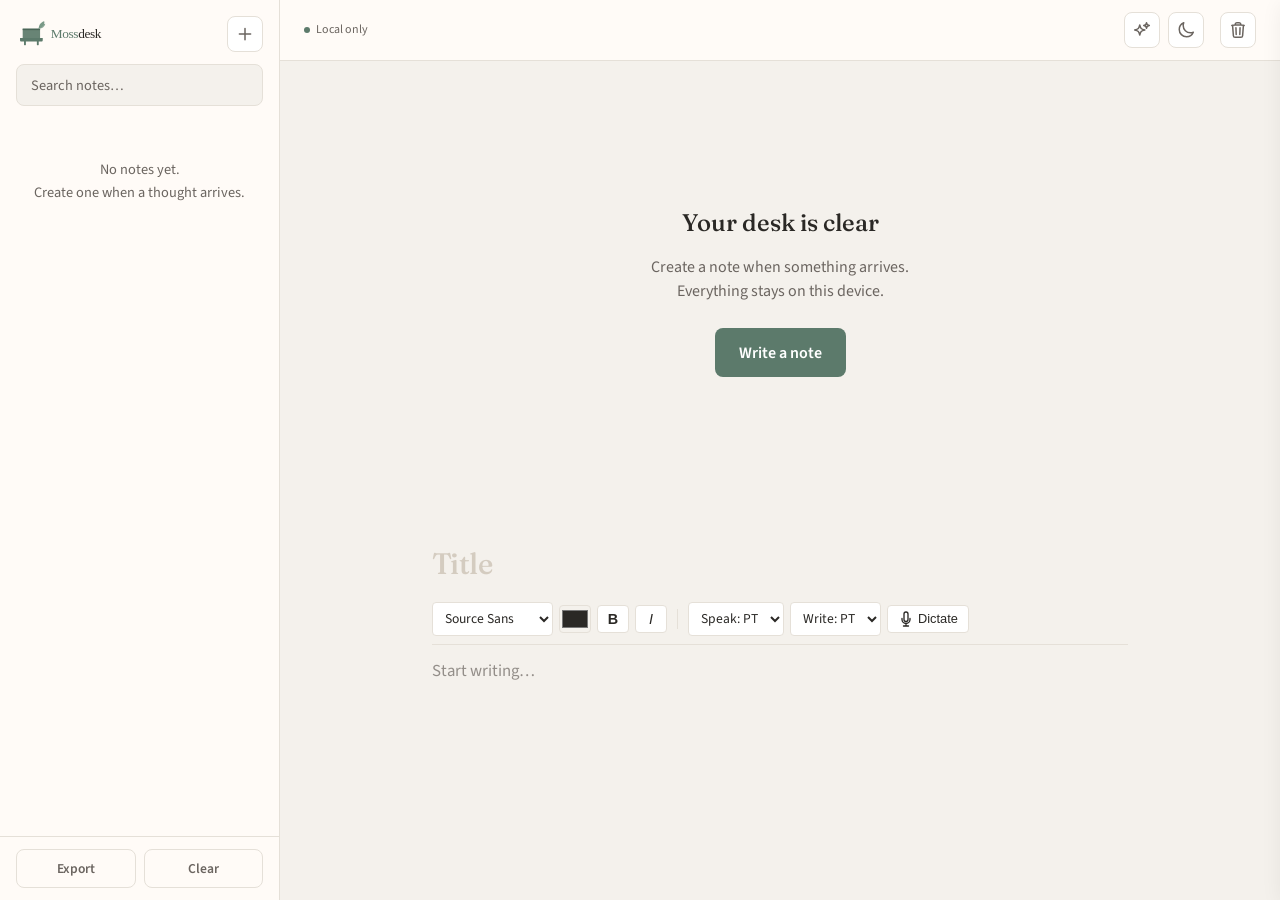
==== commit 3a206895: "Personalize assistant as Lichen: multi-language + cross-language dictation" ====
--- a/app.html
+++ b/app.html
@@ -51,7 +51,7 @@
         <div class="privacy-badge">Local only</div>
 
         <div class="editor-actions">
-          <button id="btn-ai" class="btn-icon" title="AI assistant" aria-label="Open AI assistant">
+          <button id="btn-ai" class="btn-icon" title="Lichen assistant" aria-label="Open Lichen assistant">
             <svg xmlns="http://www.w3.org/2000/svg" fill="none" viewBox="0 0 24 24" stroke="currentColor" stroke-width="2">
               <path stroke-linecap="round" stroke-linejoin="round" d="M9.813 15.904L9 18.75l-.813-2.846a4.5 4.5 0 00-3.09-3.09L2.25 12l2.846-.813a4.5 4.5 0 003.09-3.09L9 5.25l.813 2.846a4.5 4.5 0 003.09 3.09L15.75 12l-2.846.813a4.5 4.5 0 00-3.09 3.09zM18.259 8.715L18 9.75l-.259-1.035a3.375 3.375 0 00-2.455-2.456L14.25 6l1.036-.259a3.375 3.375 0 002.455-2.456L18 2.25l.259 1.035a3.375 3.375 0 002.456 2.456L21.75 6l-1.035.259a3.375 3.375 0 00-2.456 2.456z" />
             </svg>
@@ -99,6 +99,21 @@
 
           <span class="format-sep"></span>
 
+          <select id="dictation-speak-lang" class="format-select format-select-lang" title="Language you speak">
+            <option value="pt-BR">Speak: PT</option>
+            <option value="en-US">Speak: EN</option>
+            <option value="es-ES">Speak: ES</option>
+            <option value="de-DE">Speak: DE</option>
+            <option value="fr-FR">Speak: FR</option>
+          </select>
+          <select id="dictation-write-lang" class="format-select format-select-lang" title="Language to write in the note">
+            <option value="pt">Write: PT</option>
+            <option value="en">Write: EN</option>
+            <option value="es">Write: ES</option>
+            <option value="de">Write: DE</option>
+            <option value="fr">Write: FR</option>
+          </select>
+
           <button type="button" id="btn-mic" class="format-btn format-btn-mic" title="Dictate with microphone" aria-label="Start dictation">
             <svg xmlns="http://www.w3.org/2000/svg" width="16" height="16" fill="none" viewBox="0 0 24 24" stroke="currentColor" stroke-width="2">
               <path stroke-linecap="round" stroke-linejoin="round" d="M12 18.75a6 6 0 006-6v-1.5m-6 7.5a6 6 0 01-6-6v-1.5m6 7.5v3.75m-3.75 0h7.5M12 15.75a3 3 0 01-3-3V4.5a3 3 0 116 0v8.25a3 3 0 01-3 3z" />
@@ -122,33 +137,44 @@
     <aside id="ai-panel" class="ai-panel" aria-hidden="true">
       <div class="ai-panel-header">
         <div>
-          <h2 class="ai-panel-title">Assistant</h2>
-          <p class="ai-panel-sub">Help with your note — local by default</p>
-        </div>
-        <button id="ai-close" class="btn-icon" aria-label="Close assistant">
+          <h2 class="ai-panel-title">Lichen</h2>
+          <p class="ai-panel-sub">Quiet companion for your desk</p>
+        </div>
+        <button id="ai-close" class="btn-icon" aria-label="Close Lichen">
           <svg xmlns="http://www.w3.org/2000/svg" fill="none" viewBox="0 0 24 24" stroke="currentColor" stroke-width="2">
             <path stroke-linecap="round" stroke-linejoin="round" d="M6 18L18 6M6 6l12 12" />
           </svg>
         </button>
       </div>
 
+      <div class="ai-lang-row">
+        <label for="lichen-lang" class="ai-lang-label">Lichen language</label>
+        <select id="lichen-lang" class="format-select">
+          <option value="pt">Português</option>
+          <option value="en">English</option>
+          <option value="es">Español</option>
+          <option value="de">Deutsch</option>
+          <option value="fr">Français</option>
+        </select>
+      </div>
+
       <div class="ai-quick">
         <button type="button" class="ai-chip" data-action="summarize">Summarize</button>
-        <button type="button" class="ai-chip" data-action="continue">Continue writing</button>
+        <button type="button" class="ai-chip" data-action="continue">Continue</button>
         <button type="button" class="ai-chip" data-action="shorten">Shorten</button>
         <button type="button" class="ai-chip" data-action="expand">Expand</button>
         <button type="button" class="ai-chip" data-action="improve">Improve</button>
         <button type="button" class="ai-chip" data-action="outline">Outline</button>
         <button type="button" class="ai-chip" data-action="questions">Questions</button>
-        <button type="button" class="ai-chip" data-action="research">Research tips</button>
+        <button type="button" class="ai-chip" data-action="research">Research</button>
       </div>
 
       <div id="ai-messages" class="ai-messages"></div>
 
       <div class="ai-input-row">
-        <textarea id="ai-input" class="ai-input" rows="2" placeholder="Ask anything about this note…"></textarea>
+        <textarea id="ai-input" class="ai-input" rows="2" placeholder="Ask Lichen…"></textarea>
         <div class="ai-input-actions">
-          <button type="button" id="ai-mic" class="btn-icon" title="Speak to assistant" aria-label="Speak to assistant">
+          <button type="button" id="ai-mic" class="btn-icon" title="Speak to Lichen" aria-label="Speak to Lichen">
             <svg xmlns="http://www.w3.org/2000/svg" width="18" height="18" fill="none" viewBox="0 0 24 24" stroke="currentColor" stroke-width="2">
               <path stroke-linecap="round" stroke-linejoin="round" d="M12 18.75a6 6 0 006-6v-1.5m-6 7.5a6 6 0 01-6-6v-1.5m6 7.5v3.75m-3.75 0h7.5M12 15.75a3 3 0 01-3-3V4.5a3 3 0 116 0v8.25a3 3 0 01-3 3z" />
             </svg>
@@ -159,7 +185,7 @@
 
       <details class="ai-settings">
         <summary>API settings (optional)</summary>
-        <p class="ai-settings-help">Add an OpenAI-compatible API key to get smarter replies. The key stays only in this browser.</p>
+        <p class="ai-settings-help">OpenAI-compatible key for smarter Lichen replies. Stored only in this browser.</p>
         <label class="ai-settings-label" for="ai-api-key">API key</label>
         <input id="ai-api-key" class="ai-settings-input" type="password" placeholder="sk-…" autocomplete="off" />
         <label class="ai-settings-label" for="ai-api-base">Base URL</label>
@@ -170,7 +196,7 @@
         <p id="ai-settings-status" class="ai-settings-status"></p>
       </details>
 
-      <p class="ai-privacy-note">Without an API key, the assistant works offline on this device. With a key, only the message you send and a short note excerpt are shared with that provider.</p>
+      <p class="ai-privacy-note">Lichen works offline by default. Cross-language dictation uses a free translation service when speak ≠ write language.</p>
     </aside>
     <div id="ai-overlay" class="ai-overlay" hidden></div>
   </div>
--- a/styles.css
+++ b/styles.css
@@ -167,6 +167,7 @@
 }
 .btn-primary { background: var(--accent); color: #fff; }
 .btn-primary:hover { background: var(--accent-hover); transform: translateY(-1px); }
+.btn-primary:disabled { opacity: 0.6; cursor: not-allowed; transform: none; }
 .btn-ghost { background: transparent; color: var(--text-muted); border: 1px solid var(--border); }
 .btn-ghost:hover { border-color: var(--border-strong); color: var(--text); }
 
@@ -237,7 +238,6 @@
 }
 .note-title-input::placeholder { color: var(--border-strong); }
 
-/* Format bar */
 .format-bar {
   display: flex; flex-wrap: wrap; align-items: center; gap: 6px;
   padding: var(--space-2) 0; margin-bottom: var(--space-3);
@@ -293,7 +293,7 @@
 .ai-overlay.visible { opacity: 1; }
 [data-theme="dark"] .ai-overlay { background: rgba(0, 0, 0, 0.5); }
 .ai-panel {
-  position: fixed; top: 0; right: 0; bottom: 0; width: min(380px, 100vw);
+  position: fixed; top: 0; right: 0; bottom: 0; width: min(400px, 100vw);
   background: var(--surface); z-index: 310; transform: translateX(100%);
   transition: transform 0.25s var(--ease); display: flex; flex-direction: column;
   box-shadow: var(--shadow-lift); border-left: 1px solid var(--border);
@@ -319,12 +319,23 @@
   flex: 1; overflow-y: auto; padding: var(--space-4);
   display: flex; flex-direction: column; gap: var(--space-3);
 }
+.ai-msg-wrap { display: flex; flex-direction: column; gap: 4px; max-width: 95%; }
+.ai-msg-wrap--user { align-self: flex-end; align-items: flex-end; }
+.ai-msg-wrap--assistant { align-self: flex-start; align-items: flex-start; }
 .ai-msg {
   padding: var(--space-3); border-radius: var(--radius-md); font-size: 0.9rem;
-  line-height: 1.5; white-space: pre-wrap; max-width: 95%;
-}
-.ai-msg--user { align-self: flex-end; background: var(--accent-soft); color: var(--text); }
-.ai-msg--assistant { align-self: flex-start; background: var(--bg); border: 1px solid var(--border); }
+  line-height: 1.5; white-space: pre-wrap;
+}
+.ai-msg--user { background: var(--accent-soft); color: var(--text); }
+.ai-msg--assistant { background: var(--bg); border: 1px solid var(--border); }
+.ai-msg-actions { display: flex; gap: 6px; }
+.ai-insert-btn {
+  font-size: 0.7rem; padding: 0.25rem 0.55rem; border-radius: var(--radius-sm);
+  border: 1px solid var(--border); background: var(--surface-elevated);
+  color: var(--accent); cursor: pointer; font-family: var(--font-body);
+}
+.ai-insert-btn:hover { background: var(--accent-soft); }
+.ai-insert-btn:disabled { opacity: 0.6; cursor: default; }
 .ai-input-row {
   padding: var(--space-3) var(--space-4); border-top: 1px solid var(--border);
   display: flex; flex-direction: column; gap: var(--space-2);
@@ -337,6 +348,25 @@
 .ai-input:focus { border-color: var(--accent); }
 .ai-input-actions { display: flex; justify-content: flex-end; gap: var(--space-2); align-items: center; }
 .ai-send { padding: 0.5rem 1rem; font-size: 0.85rem; }
+
+.ai-settings {
+  margin: 0 var(--space-4) var(--space-2);
+  border: 1px solid var(--border);
+  border-radius: var(--radius-md);
+  padding: var(--space-2) var(--space-3);
+  font-size: 0.8rem;
+  color: var(--text-muted);
+}
+.ai-settings summary { cursor: pointer; color: var(--text); font-weight: 500; }
+.ai-settings-help { margin: var(--space-2) 0; line-height: 1.4; }
+.ai-settings-label { display: block; margin-top: var(--space-2); margin-bottom: 2px; font-size: 0.75rem; }
+.ai-settings-input {
+  width: 100%; padding: 0.4rem 0.5rem; font-size: 0.8rem; border: 1px solid var(--border);
+  border-radius: var(--radius-sm); background: var(--bg); color: var(--text); font-family: var(--font-body);
+}
+.ai-save-btn { margin-top: var(--space-3); width: 100%; justify-content: center; padding: 0.45rem; font-size: 0.8rem; }
+.ai-settings-status { margin-top: var(--space-2); font-size: 0.75rem; color: var(--accent); }
+
 .ai-privacy-note {
   font-size: 0.7rem; color: var(--text-muted); padding: 0 var(--space-4) var(--space-3);
   line-height: 1.4;
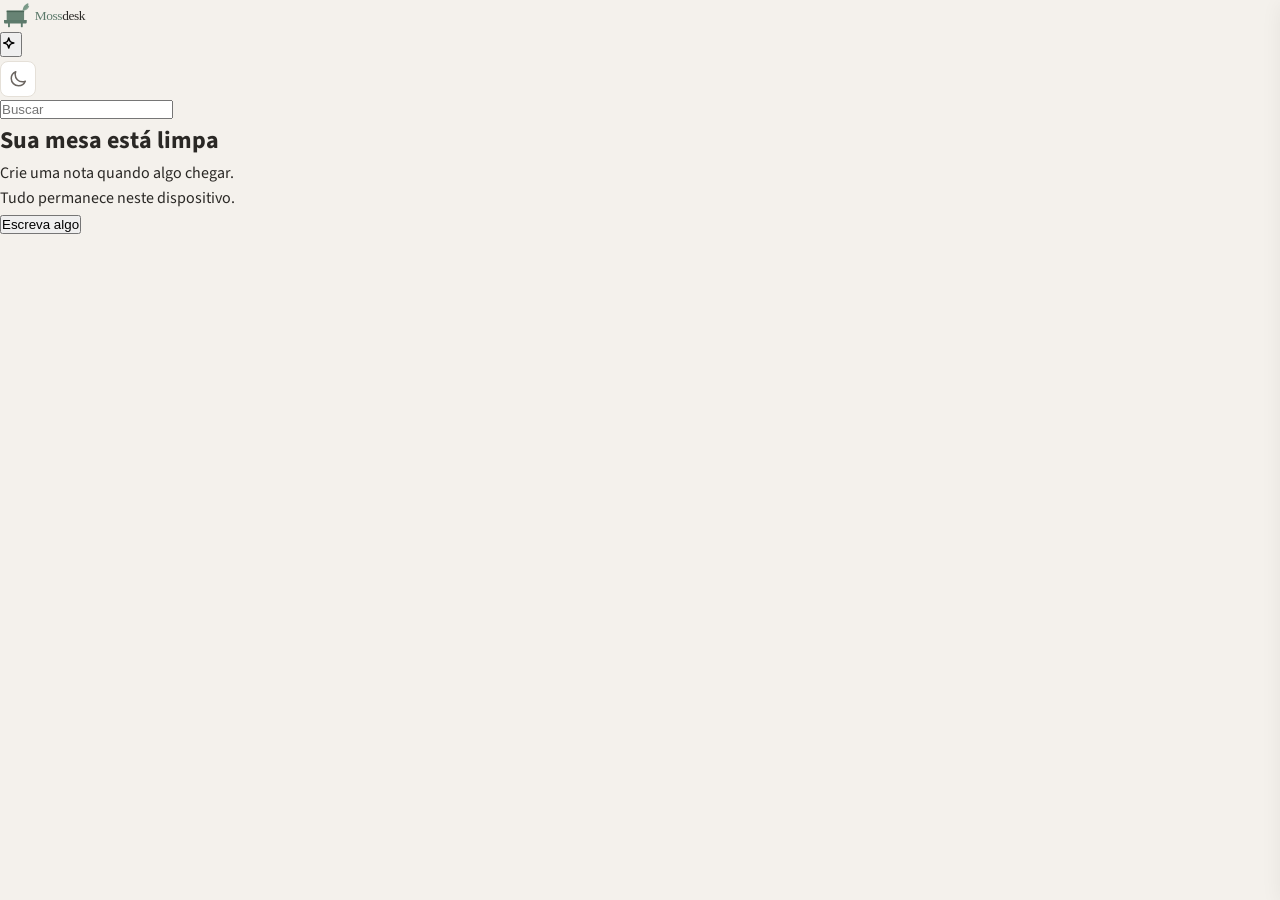
==== commit 9e58f7d6: "iOS Notes-style UI: clean desk home, Escreva algo, fluid transition, rounded format bar" ====
--- a/app.html
+++ b/app.html
@@ -1,10 +1,10 @@
 <!DOCTYPE html>
-<html lang="en">
+<html lang="pt-BR">
 <head>
   <meta charset="UTF-8" />
-  <meta name="viewport" content="width=device-width, initial-scale=1" />
+  <meta name="viewport" content="width=device-width, initial-scale=1, viewport-fit=cover" />
   <title>Mossdesk</title>
-  <meta name="description" content="Your local-first notes. Data never leaves this device." />
+  <meta name="description" content="Notas local-first. Seus pensamentos ficam neste dispositivo." />
   <link rel="icon" href="logo.svg" type="image/svg+xml" />
   <link rel="preconnect" href="https://fonts.googleapis.com" />
   <link rel="preconnect" href="https://fonts.gstatic.com" crossorigin />
@@ -12,144 +12,136 @@
   <link rel="stylesheet" href="styles.css" />
 </head>
 <body>
-  <div class="app">
-    <div id="sidebar-overlay" class="sidebar-overlay"></div>
-
-    <aside id="sidebar" class="sidebar">
-      <div class="sidebar-header">
-        <a href="index.html" class="sidebar-logo" aria-label="Mossdesk home">
-          <img src="logo.svg" alt="Mossdesk" class="logo-img logo-img--sm" width="120" height="48" />
+  <div class="app notes-shell">
+    <!-- HOME -->
+    <section id="home-view" class="home-view">
+      <header class="home-header">
+        <a href="index.html" class="home-logo" aria-label="Mossdesk">
+          <img src="logo.svg" alt="Mossdesk" class="logo-img logo-img--sm" width="120" height="40" />
         </a>
-        <button id="btn-new" class="btn-icon" title="New note (⌘N)" aria-label="New note">
-          <svg xmlns="http://www.w3.org/2000/svg" fill="none" viewBox="0 0 24 24" stroke="currentColor" stroke-width="2">
-            <path stroke-linecap="round" stroke-linejoin="round" d="M12 4.5v15m7.5-7.5h-15" />
+        <div class="home-header-actions">
+          <button id="btn-ai-home" class="pill-btn" title="Lichen" aria-label="Lichen">
+            <svg xmlns="http://www.w3.org/2000/svg" width="18" height="18" fill="none" viewBox="0 0 24 24" stroke="currentColor" stroke-width="2">
+              <path stroke-linecap="round" stroke-linejoin="round" d="M9.813 15.904L9 18.75l-.813-2.846a4.5 4.5 0 00-3.09-3.09L2.25 12l2.846-.813a4.5 4.5 0 003.09-3.09L9 5.25l.813 2.846a4.5 4.5 0 003.09 3.09L15.75 12l-2.846.813a4.5 4.5 0 00-3.09 3.09z" />
+            </svg>
+          </button>
+          <button class="pill-btn theme-toggle" data-theme-toggle title="Tema" aria-label="Tema">
+            <svg xmlns="http://www.w3.org/2000/svg" width="18" height="18" fill="none" viewBox="0 0 24 24" stroke="currentColor" stroke-width="2">
+              <path stroke-linecap="round" stroke-linejoin="round" d="M21.752 15.002A9.72 9.72 0 0118 15.75c-5.385 0-9.75-4.365-9.75-9.75 0-1.33.266-2.597.748-3.752A9.753 9.753 0 003 11.25C3 16.635 7.365 21 12.75 21a9.753 9.753 0 009.002-5.998z" />
+            </svg>
+          </button>
+        </div>
+      </header>
+
+      <div class="home-search-wrap">
+        <input id="search-input" class="home-search" type="search" placeholder="Buscar" autocomplete="off" />
+      </div>
+
+      <div id="home-empty" class="home-empty">
+        <h1 class="home-empty-title">Sua mesa está limpa</h1>
+        <p class="home-empty-text">Crie uma nota quando algo chegar.<br />Tudo permanece neste dispositivo.</p>
+      </div>
+
+      <div id="home-list" class="home-list" hidden></div>
+
+      <div class="home-fab-wrap">
+        <button id="btn-write" class="home-fab" type="button">Escreva algo</button>
+      </div>
+    </section>
+
+    <!-- EDITOR -->
+    <section id="editor-view" class="editor-view" hidden>
+      <header class="editor-topbar">
+        <button id="btn-back" class="pill-btn" type="button" aria-label="Voltar">
+          <svg xmlns="http://www.w3.org/2000/svg" width="20" height="20" fill="none" viewBox="0 0 24 24" stroke="currentColor" stroke-width="2">
+            <path stroke-linecap="round" stroke-linejoin="round" d="M15.75 19.5L8.25 12l7.5-7.5" />
           </svg>
         </button>
-      </div>
-
-      <div class="search-wrap">
-        <label for="search-input" class="sr-only">Search notes</label>
-        <input id="search-input" class="search-input" type="search" placeholder="Search notes…" autocomplete="off" />
-      </div>
-
-      <div id="notes-list" class="notes-list" role="list"></div>
-
-      <div class="sidebar-footer">
-        <button id="btn-export" class="btn btn-ghost" title="Export all notes as JSON">Export</button>
-        <button id="btn-clear" class="btn btn-ghost" title="Delete all notes">Clear</button>
-      </div>
-    </aside>
-
-    <main class="editor-area">
-      <div class="editor-toolbar">
-        <button id="mobile-menu-btn" class="btn-icon mobile-menu-btn" aria-label="Open notes list">
-          <svg xmlns="http://www.w3.org/2000/svg" fill="none" viewBox="0 0 24 24" stroke="currentColor" stroke-width="2">
-            <path stroke-linecap="round" stroke-linejoin="round" d="M3.75 6.75h16.5M3.75 12h16.5m-16.5 5.25h16.5" />
+        <div class="editor-topbar-meta">
+          <span class="privacy-dot" title="Somente local"></span>
+          <span id="editor-meta" class="editor-meta-text"></span>
+        </div>
+        <div class="editor-topbar-actions">
+          <button id="btn-ai" class="pill-btn" title="Lichen" aria-label="Lichen">
+            <svg xmlns="http://www.w3.org/2000/svg" width="18" height="18" fill="none" viewBox="0 0 24 24" stroke="currentColor" stroke-width="2">
+              <path stroke-linecap="round" stroke-linejoin="round" d="M9.813 15.904L9 18.75l-.813-2.846a4.5 4.5 0 00-3.09-3.09L2.25 12l2.846-.813a4.5 4.5 0 003.09-3.09L9 5.25l.813 2.846a4.5 4.5 0 003.09 3.09L15.75 12l-2.846.813a4.5 4.5 0 00-3.09 3.09z" />
+            </svg>
+          </button>
+          <button id="btn-delete" class="pill-btn" title="Apagar" aria-label="Apagar" disabled>
+            <svg xmlns="http://www.w3.org/2000/svg" width="18" height="18" fill="none" viewBox="0 0 24 24" stroke="currentColor" stroke-width="2">
+              <path stroke-linecap="round" stroke-linejoin="round" d="M14.74 9l-.346 9m-4.788 0L9.26 9m9.968-3.21c.342.052.682.107 1.022.166m-1.022-.165L18.16 19.673a2.25 2.25 0 01-2.244 2.077H8.084a2.25 2.25 0 01-2.244-2.077L4.772 5.79m14.456 0a48.108 48.108 0 00-3.478-.397m-12 .562c.34-.059.68-.114 1.022-.165m0 0a48.11 48.11 0 013.478-.397m7.5 0v-.916c0-1.18-.91-2.164-2.09-2.201a51.964 51.964 0 00-3.32 0c-1.18.037-2.09 1.022-2.09 2.201v.916m7.5 0a48.667 48.667 0 00-7.5 0" />
+            </svg>
+          </button>
+        </div>
+      </header>
+
+      <div class="format-bar format-bar--notes" role="toolbar" aria-label="Formatação">
+        <select id="font-select" class="pill-select" title="Fonte">
+          <option value="Source Sans 3, system-ui, sans-serif">Sans</option>
+          <option value="Fraunces, Georgia, serif">Fraunces</option>
+          <option value="Lora, Georgia, serif">Lora</option>
+          <option value="Merriweather, Georgia, serif">Merriweather</option>
+          <option value="Playfair Display, Georgia, serif">Playfair</option>
+          <option value="IBM Plex Sans, system-ui, sans-serif">Plex</option>
+          <option value="Space Grotesk, system-ui, sans-serif">Grotesk</option>
+          <option value="Georgia, serif">Georgia</option>
+        </select>
+        <input type="color" id="color-picker" class="pill-color" value="#2A2825" title="Cor" />
+        <button type="button" id="btn-bold" class="pill-tool" title="Negrito"><strong>B</strong></button>
+        <button type="button" id="btn-italic" class="pill-tool" title="Itálico"><em>I</em></button>
+        <span class="pill-sep"></span>
+        <select id="dictation-speak-lang" class="pill-select pill-select--sm" title="Idioma da fala">
+          <option value="pt-BR">Falar PT</option>
+          <option value="en-US">Falar EN</option>
+          <option value="es-ES">Falar ES</option>
+          <option value="de-DE">Falar DE</option>
+          <option value="fr-FR">Falar FR</option>
+        </select>
+        <select id="dictation-write-lang" class="pill-select pill-select--sm" title="Idioma da escrita">
+          <option value="pt">Escrever PT</option>
+          <option value="en">Escrever EN</option>
+          <option value="es">Escrever ES</option>
+          <option value="de">Escrever DE</option>
+          <option value="fr">Escrever FR</option>
+        </select>
+        <button type="button" id="btn-mic" class="pill-tool pill-tool--mic" title="Ditar">
+          <svg xmlns="http://www.w3.org/2000/svg" width="15" height="15" fill="none" viewBox="0 0 24 24" stroke="currentColor" stroke-width="2">
+            <path stroke-linecap="round" stroke-linejoin="round" d="M12 18.75a6 6 0 006-6v-1.5m-6 7.5a6 6 0 01-6-6v-1.5m6 7.5v3.75m-3.75 0h7.5M12 15.75a3 3 0 01-3-3V4.5a3 3 0 116 0v8.25a3 3 0 01-3 3z" />
           </svg>
+          <span id="mic-label">Ditar</span>
         </button>
-
-        <div class="privacy-badge">Local only</div>
-
-        <div class="editor-actions">
-          <button id="btn-ai" class="btn-icon" title="Lichen assistant" aria-label="Open Lichen assistant">
-            <svg xmlns="http://www.w3.org/2000/svg" fill="none" viewBox="0 0 24 24" stroke="currentColor" stroke-width="2">
-              <path stroke-linecap="round" stroke-linejoin="round" d="M9.813 15.904L9 18.75l-.813-2.846a4.5 4.5 0 00-3.09-3.09L2.25 12l2.846-.813a4.5 4.5 0 003.09-3.09L9 5.25l.813 2.846a4.5 4.5 0 003.09 3.09L15.75 12l-2.846.813a4.5 4.5 0 00-3.09 3.09zM18.259 8.715L18 9.75l-.259-1.035a3.375 3.375 0 00-2.455-2.456L14.25 6l1.036-.259a3.375 3.375 0 002.455-2.456L18 2.25l.259 1.035a3.375 3.375 0 002.456 2.456L21.75 6l-1.035.259a3.375 3.375 0 00-2.456 2.456z" />
-            </svg>
-          </button>
-          <button class="theme-toggle" data-theme-toggle title="Toggle dark mode" aria-label="Toggle dark mode">
-            <svg xmlns="http://www.w3.org/2000/svg" fill="none" viewBox="0 0 24 24" stroke="currentColor" stroke-width="2">
-              <path stroke-linecap="round" stroke-linejoin="round" d="M21.752 15.002A9.72 9.72 0 0118 15.75c-5.385 0-9.75-4.365-9.75-9.75 0-1.33.266-2.597.748-3.752A9.753 9.753 0 003 11.25C3 16.635 7.365 21 12.75 21a9.753 9.753 0 009.002-5.998z" />
-            </svg>
-          </button>
-          <span id="editor-meta" class="editor-meta"></span>
-          <button id="btn-delete" class="btn-icon" title="Delete this note" aria-label="Delete note" disabled>
-            <svg xmlns="http://www.w3.org/2000/svg" fill="none" viewBox="0 0 24 24" stroke="currentColor" stroke-width="2">
-              <path stroke-linecap="round" stroke-linejoin="round" d="M14.74 9l-.346 9m-4.788 0L9.26 9m9.968-3.21c.342.052.682.107 1.022.166m-1.022-.165L18.16 19.673a2.25 2.25 0 01-2.244 2.077H8.084a2.25 2.25 0 01-2.244-2.077L4.772 5.79m14.456 0a48.108 48.108 0 00-3.478-.397m-12 .562c.34-.059.68-.114 1.022-.165m0 0a48.11 48.11 0 013.478-.397m7.5 0v-.916c0-1.18-.91-2.164-2.09-2.201a51.964 51.964 0 00-3.32 0c-1.18.037-2.09 1.022-2.09 2.201v.916m7.5 0a48.667 48.667 0 00-7.5 0" />
-            </svg>
-          </button>
-        </div>
-      </div>
-
-      <div id="editor-empty" class="empty-editor">
-        <h2>Your desk is clear</h2>
-        <p>Create a note when something arrives. Everything stays on this device.</p>
-        <button id="btn-new-empty" class="btn btn-primary" onclick="document.getElementById('btn-new').click()">Write a note</button>
-      </div>
-
-      <div id="editor-form" class="editor-body" hidden>
-        <label for="note-title" class="sr-only">Note title</label>
-        <input id="note-title" class="note-title-input" type="text" placeholder="Title" autocomplete="off" />
-
-        <div class="format-bar" role="toolbar" aria-label="Text formatting">
-          <select id="font-select" class="format-select" title="Font">
-            <option value="Source Sans 3, system-ui, sans-serif">Source Sans</option>
-            <option value="Fraunces, Georgia, serif">Fraunces</option>
-            <option value="Lora, Georgia, serif">Lora</option>
-            <option value="Merriweather, Georgia, serif">Merriweather</option>
-            <option value="Playfair Display, Georgia, serif">Playfair</option>
-            <option value="IBM Plex Sans, system-ui, sans-serif">IBM Plex</option>
-            <option value="Space Grotesk, system-ui, sans-serif">Space Grotesk</option>
-            <option value="Georgia, serif">Georgia</option>
-          </select>
-
-          <input type="color" id="color-picker" class="format-color" value="#2A2825" title="Text color" />
-
-          <button type="button" id="btn-bold" class="format-btn" title="Bold (⌘B)" aria-label="Bold"><strong>B</strong></button>
-          <button type="button" id="btn-italic" class="format-btn" title="Italic (⌘I)" aria-label="Italic"><em>I</em></button>
-
-          <span class="format-sep"></span>
-
-          <select id="dictation-speak-lang" class="format-select format-select-lang" title="Language you speak">
-            <option value="pt-BR">Speak: PT</option>
-            <option value="en-US">Speak: EN</option>
-            <option value="es-ES">Speak: ES</option>
-            <option value="de-DE">Speak: DE</option>
-            <option value="fr-FR">Speak: FR</option>
-          </select>
-          <select id="dictation-write-lang" class="format-select format-select-lang" title="Language to write in the note">
-            <option value="pt">Write: PT</option>
-            <option value="en">Write: EN</option>
-            <option value="es">Write: ES</option>
-            <option value="de">Write: DE</option>
-            <option value="fr">Write: FR</option>
-          </select>
-
-          <button type="button" id="btn-mic" class="format-btn format-btn-mic" title="Dictate with microphone" aria-label="Start dictation">
-            <svg xmlns="http://www.w3.org/2000/svg" width="16" height="16" fill="none" viewBox="0 0 24 24" stroke="currentColor" stroke-width="2">
-              <path stroke-linecap="round" stroke-linejoin="round" d="M12 18.75a6 6 0 006-6v-1.5m-6 7.5a6 6 0 01-6-6v-1.5m6 7.5v3.75m-3.75 0h7.5M12 15.75a3 3 0 01-3-3V4.5a3 3 0 116 0v8.25a3 3 0 01-3 3z" />
-            </svg>
-            <span id="mic-label">Dictate</span>
-          </button>
-        </div>
-
+      </div>
+
+      <div class="editor-scroll">
+        <input id="note-title" class="note-title-input" type="text" placeholder="Título" autocomplete="off" />
         <div
           id="note-content"
           class="note-content"
           contenteditable="true"
           role="textbox"
           aria-multiline="true"
-          aria-label="Note content"
-          data-placeholder="Start writing…"
+          aria-label="Conteúdo"
+          data-placeholder="Comece a escrever…"
         ></div>
       </div>
-    </main>
-
+    </section>
+
+    <!-- Lichen -->
     <aside id="ai-panel" class="ai-panel" aria-hidden="true">
       <div class="ai-panel-header">
         <div>
           <h2 class="ai-panel-title">Lichen</h2>
-          <p class="ai-panel-sub">Quiet companion for your desk</p>
-        </div>
-        <button id="ai-close" class="btn-icon" aria-label="Close Lichen">
-          <svg xmlns="http://www.w3.org/2000/svg" fill="none" viewBox="0 0 24 24" stroke="currentColor" stroke-width="2">
+          <p class="ai-panel-sub">Companheiro calmo da sua mesa</p>
+        </div>
+        <button id="ai-close" class="pill-btn" aria-label="Fechar">
+          <svg xmlns="http://www.w3.org/2000/svg" width="18" height="18" fill="none" viewBox="0 0 24 24" stroke="currentColor" stroke-width="2">
             <path stroke-linecap="round" stroke-linejoin="round" d="M6 18L18 6M6 6l12 12" />
           </svg>
         </button>
       </div>
-
       <div class="ai-lang-row">
-        <label for="lichen-lang" class="ai-lang-label">Lichen language</label>
-        <select id="lichen-lang" class="format-select">
+        <label for="lichen-lang" class="ai-lang-label">Idioma</label>
+        <select id="lichen-lang" class="pill-select">
           <option value="pt">Português</option>
           <option value="en">English</option>
           <option value="es">Español</option>
@@ -157,50 +149,55 @@
           <option value="fr">Français</option>
         </select>
       </div>
-
       <div class="ai-quick">
-        <button type="button" class="ai-chip" data-action="summarize">Summarize</button>
-        <button type="button" class="ai-chip" data-action="continue">Continue</button>
-        <button type="button" class="ai-chip" data-action="shorten">Shorten</button>
-        <button type="button" class="ai-chip" data-action="expand">Expand</button>
-        <button type="button" class="ai-chip" data-action="improve">Improve</button>
-        <button type="button" class="ai-chip" data-action="outline">Outline</button>
-        <button type="button" class="ai-chip" data-action="questions">Questions</button>
-        <button type="button" class="ai-chip" data-action="research">Research</button>
-      </div>
-
+        <button type="button" class="ai-chip" data-action="summarize">Resumir</button>
+        <button type="button" class="ai-chip" data-action="continue">Continuar</button>
+        <button type="button" class="ai-chip" data-action="shorten">Encurtar</button>
+        <button type="button" class="ai-chip" data-action="expand">Expandir</button>
+        <button type="button" class="ai-chip" data-action="improve">Melhorar</button>
+        <button type="button" class="ai-chip" data-action="outline">Estrutura</button>
+        <button type="button" class="ai-chip" data-action="questions">Perguntas</button>
+        <button type="button" class="ai-chip" data-action="research">Pesquisar</button>
+      </div>
       <div id="ai-messages" class="ai-messages"></div>
-
       <div class="ai-input-row">
-        <textarea id="ai-input" class="ai-input" rows="2" placeholder="Ask Lichen…"></textarea>
+        <textarea id="ai-input" class="ai-input" rows="2" placeholder="Pergunte ao Lichen…"></textarea>
         <div class="ai-input-actions">
-          <button type="button" id="ai-mic" class="btn-icon" title="Speak to Lichen" aria-label="Speak to Lichen">
+          <button type="button" id="ai-mic" class="pill-btn" aria-label="Falar">
             <svg xmlns="http://www.w3.org/2000/svg" width="18" height="18" fill="none" viewBox="0 0 24 24" stroke="currentColor" stroke-width="2">
               <path stroke-linecap="round" stroke-linejoin="round" d="M12 18.75a6 6 0 006-6v-1.5m-6 7.5a6 6 0 01-6-6v-1.5m6 7.5v3.75m-3.75 0h7.5M12 15.75a3 3 0 01-3-3V4.5a3 3 0 116 0v8.25a3 3 0 01-3 3z" />
             </svg>
           </button>
-          <button type="button" id="ai-send" class="btn btn-primary ai-send">Send</button>
-        </div>
-      </div>
-
+          <button type="button" id="ai-send" class="btn btn-primary ai-send">Enviar</button>
+        </div>
+      </div>
       <details class="ai-settings">
-        <summary>API settings (optional)</summary>
-        <p class="ai-settings-help">OpenAI-compatible key for smarter Lichen replies. Stored only in this browser.</p>
+        <summary>API (opcional)</summary>
+        <p class="ai-settings-help">Chave compatível com OpenAI. Só neste navegador.</p>
         <label class="ai-settings-label" for="ai-api-key">API key</label>
         <input id="ai-api-key" class="ai-settings-input" type="password" placeholder="sk-…" autocomplete="off" />
         <label class="ai-settings-label" for="ai-api-base">Base URL</label>
         <input id="ai-api-base" class="ai-settings-input" type="url" placeholder="https://api.openai.com/v1" autocomplete="off" />
         <label class="ai-settings-label" for="ai-api-model">Model</label>
         <input id="ai-api-model" class="ai-settings-input" type="text" placeholder="gpt-4o-mini" autocomplete="off" />
-        <button type="button" id="ai-save-settings" class="btn btn-ghost ai-save-btn">Save settings</button>
+        <button type="button" id="ai-save-settings" class="btn btn-ghost ai-save-btn">Salvar</button>
         <p id="ai-settings-status" class="ai-settings-status"></p>
       </details>
-
-      <p class="ai-privacy-note">Lichen works offline by default. Cross-language dictation uses a free translation service when speak ≠ write language.</p>
+      <p class="ai-privacy-note">Lichen funciona offline por padrão.</p>
     </aside>
     <div id="ai-overlay" class="ai-overlay" hidden></div>
+
+    <!-- hidden legacy hooks -->
+    <button id="btn-new" type="button" hidden></button>
+    <button id="btn-export" type="button" hidden></button>
+    <button id="btn-clear" type="button" hidden></button>
+    <div id="notes-list" hidden></div>
+    <div id="sidebar" hidden></div>
+    <div id="sidebar-overlay" hidden></div>
+    <div id="editor-empty" hidden></div>
+    <div id="editor-form" hidden></div>
+    <button id="mobile-menu-btn" type="button" hidden></button>
   </div>
-
   <script src="app.js"></script>
 </body>
 </html>
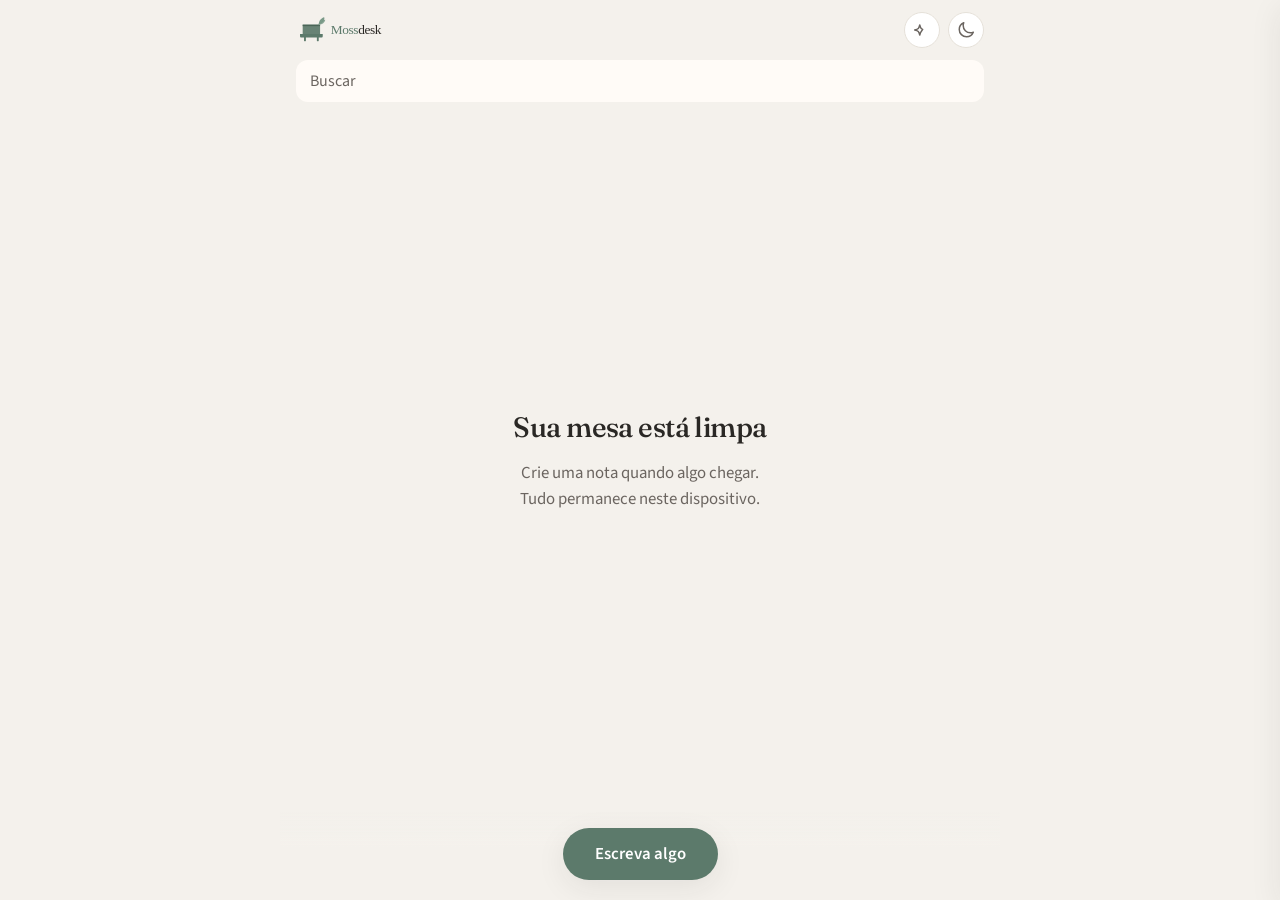
==== commit 1259fdd9: "Add favicon, PWA icons meta, and web manifest for Add to Home Screen" ====
--- a/app.html
+++ b/app.html
@@ -5,7 +5,15 @@
   <meta name="viewport" content="width=device-width, initial-scale=1, viewport-fit=cover" />
   <title>Mossdesk</title>
   <meta name="description" content="Notas local-first. Seus pensamentos ficam neste dispositivo." />
-  <link rel="icon" href="logo.svg" type="image/svg+xml" />
+  <meta name="theme-color" content="#5C7A6B" />
+  <meta name="mobile-web-app-capable" content="yes" />
+  <meta name="apple-mobile-web-app-capable" content="yes" />
+  <meta name="apple-mobile-web-app-status-bar-style" content="default" />
+  <meta name="apple-mobile-web-app-title" content="Mossdesk" />
+  <link rel="manifest" href="site.webmanifest" />
+  <link rel="icon" href="favicon.svg" type="image/svg+xml" />
+  <link rel="icon" href="favicon-32.png" type="image/png" sizes="32x32" />
+  <link rel="apple-touch-icon" href="apple-touch-icon.png" sizes="180x180" />
   <link rel="preconnect" href="https://fonts.googleapis.com" />
   <link rel="preconnect" href="https://fonts.gstatic.com" crossorigin />
   <link href="https://fonts.googleapis.com/css2?family=Fraunces:opsz,wght@9..144,400;9..144,500;9..144,600&family=Source+Sans+3:wght@400;500;600&family=Lora:wght@400;600&family=Merriweather:wght@400;700&family=Playfair+Display:wght@400;600&family=IBM+Plex+Sans:wght@400;500;600&family=Space+Grotesk:wght@400;500;600&display=swap" rel="stylesheet" />
@@ -13,7 +21,6 @@
 </head>
 <body>
   <div class="app notes-shell">
-    <!-- HOME -->
     <section id="home-view" class="home-view">
       <header class="home-header">
         <a href="index.html" class="home-logo" aria-label="Mossdesk">
@@ -22,7 +29,7 @@
         <div class="home-header-actions">
           <button id="btn-ai-home" class="pill-btn" title="Lichen" aria-label="Lichen">
             <svg xmlns="http://www.w3.org/2000/svg" width="18" height="18" fill="none" viewBox="0 0 24 24" stroke="currentColor" stroke-width="2">
-              <path stroke-linecap="round" stroke-linejoin="round" d="M9.813 15.904L9 18.75l-.813-2.846a4.5 4.5 0 00-3.09-3.09L2.25 12l2.846-.813a4.5 4.5 0 003.09-3.09L9 5.25l.813 2.846a4.5 4.5 0 003.09 3.09L15.75 12l-2.846.813a4.5 4.5 0 00-3.09 3.09z" />
+              <path stroke-linecap="round" stroke-linejoin="round" d="M9.813 15.904L9 18.75l-.813-2.846a4.5 4.5 0 00-3.09-3.09L2.25 12l2.846-.813a4.5 4.5 0 003.09-3.09L9 5.25l.813 2.846a4.5 4.5 0 003.09 3.09z" />
             </svg>
           </button>
           <button class="pill-btn theme-toggle" data-theme-toggle title="Tema" aria-label="Tema">
@@ -49,7 +56,6 @@
       </div>
     </section>
 
-    <!-- EDITOR -->
     <section id="editor-view" class="editor-view" hidden>
       <header class="editor-topbar">
         <button id="btn-back" class="pill-btn" type="button" aria-label="Voltar">
@@ -64,7 +70,7 @@
         <div class="editor-topbar-actions">
           <button id="btn-ai" class="pill-btn" title="Lichen" aria-label="Lichen">
             <svg xmlns="http://www.w3.org/2000/svg" width="18" height="18" fill="none" viewBox="0 0 24 24" stroke="currentColor" stroke-width="2">
-              <path stroke-linecap="round" stroke-linejoin="round" d="M9.813 15.904L9 18.75l-.813-2.846a4.5 4.5 0 00-3.09-3.09L2.25 12l2.846-.813a4.5 4.5 0 003.09-3.09L9 5.25l.813 2.846a4.5 4.5 0 003.09 3.09L15.75 12l-2.846.813a4.5 4.5 0 00-3.09 3.09z" />
+              <path stroke-linecap="round" stroke-linejoin="round" d="M9.813 15.904L9 18.75l-.813-2.846a4.5 4.5 0 00-3.09-3.09L2.25 12l2.846-.813a4.5 4.5 0 003.09-3.09z" />
             </svg>
           </button>
           <button id="btn-delete" class="pill-btn" title="Apagar" aria-label="Apagar" disabled>
@@ -126,7 +132,6 @@
       </div>
     </section>
 
-    <!-- Lichen -->
     <aside id="ai-panel" class="ai-panel" aria-hidden="true">
       <div class="ai-panel-header">
         <div>
@@ -187,7 +192,6 @@
     </aside>
     <div id="ai-overlay" class="ai-overlay" hidden></div>
 
-    <!-- hidden legacy hooks -->
     <button id="btn-new" type="button" hidden></button>
     <button id="btn-export" type="button" hidden></button>
     <button id="btn-clear" type="button" hidden></button>
--- a/styles.css
+++ b/styles.css
@@ -1,5 +1,4 @@
-/* Mossdesk — Design tokens & styles
-   Calm, human, intentional. With dark mode. */
+/* Mossdesk — Notes-inspired UI + fluid transitions + microinteractions */
 
 :root {
   --bg: #F4F1EC;
@@ -14,23 +13,16 @@
   --border-strong: #D4CCC0;
   --danger: #A65D4E;
   --danger-soft: #F8EDE9;
-  --shadow-soft: 0 1px 3px rgba(42, 40, 37, 0.04), 0 4px 12px rgba(42, 40, 37, 0.03);
-  --shadow-lift: 0 4px 20px rgba(42, 40, 37, 0.06);
-  --font-display: "Fraunces", Georgia, "Times New Roman", serif;
+  --shadow-soft: 0 1px 3px rgba(42, 40, 37, 0.04);
+  --shadow-lift: 0 8px 30px rgba(42, 40, 37, 0.08);
+  --font-display: "Fraunces", Georgia, serif;
   --font-body: "Source Sans 3", system-ui, -apple-system, sans-serif;
-  --font-mono: "IBM Plex Mono", ui-monospace, monospace;
-  --space-1: 0.25rem;
-  --space-2: 0.5rem;
-  --space-3: 0.75rem;
-  --space-4: 1rem;
-  --space-5: 1.5rem;
-  --space-6: 2rem;
-  --space-7: 3rem;
-  --space-8: 4rem;
-  --radius-sm: 4px;
-  --radius-md: 8px;
-  --radius-lg: 12px;
-  --ease: cubic-bezier(0.25, 0.1, 0.25, 1);
+  --radius-pill: 999px;
+  --radius-md: 12px;
+  --radius-lg: 16px;
+  --ease: cubic-bezier(0.32, 0.72, 0, 1);
+  --ease-out: cubic-bezier(0.22, 1, 0.36, 1);
+  --duration: 0.38s;
 }
 
 [data-theme="dark"] {
@@ -46,8 +38,8 @@
   --border-strong: #4A4640;
   --danger: #C47A6C;
   --danger-soft: #3A2A26;
-  --shadow-soft: 0 1px 3px rgba(0, 0, 0, 0.2), 0 4px 12px rgba(0, 0, 0, 0.15);
-  --shadow-lift: 0 4px 20px rgba(0, 0, 0, 0.25);
+  --shadow-soft: 0 1px 3px rgba(0, 0, 0, 0.2);
+  --shadow-lift: 0 8px 30px rgba(0, 0, 0, 0.35);
 }
 
 @media (prefers-color-scheme: dark) {
@@ -64,330 +56,506 @@
     --border-strong: #4A4640;
     --danger: #C47A6C;
     --danger-soft: #3A2A26;
-    --shadow-soft: 0 1px 3px rgba(0, 0, 0, 0.2), 0 4px 12px rgba(0, 0, 0, 0.15);
-    --shadow-lift: 0 4px 20px rgba(0, 0, 0, 0.25);
+    --shadow-soft: 0 1px 3px rgba(0, 0, 0, 0.2);
+    --shadow-lift: 0 8px 30px rgba(0, 0, 0, 0.35);
   }
 }
 
 *, *::before, *::after { box-sizing: border-box; margin: 0; padding: 0; }
-html { font-size: 16px; -webkit-font-smoothing: antialiased; }
+html { font-size: 16px; -webkit-font-smoothing: antialiased; height: 100%; }
 body {
   font-family: var(--font-body);
   background: var(--bg);
   color: var(--text);
-  line-height: 1.6;
-  min-height: 100vh;
-  transition: background 0.25s var(--ease), color 0.25s var(--ease);
-}
-
-.logo-img { display: block; height: 40px; width: auto; max-width: 160px; }
-.logo-img--sm { height: 32px; max-width: 130px; }
-.logo, .sidebar-logo { display: flex; align-items: center; text-decoration: none; }
-
-.landing { min-height: 100vh; display: flex; flex-direction: column; }
-.landing-header {
-  padding: var(--space-4) var(--space-5);
-  display: grid;
-  grid-template-columns: 40px 1fr 40px;
-  align-items: center;
-  gap: var(--space-3);
-}
-.landing-header .logo { justify-self: center; }
-.header-menu-btn { justify-self: start; }
-.header-right { justify-self: end; display: flex; align-items: center; gap: var(--space-3); }
-.desktop-nav { display: none; align-items: center; gap: var(--space-4); }
-.desktop-nav a { color: var(--text-muted); text-decoration: none; font-size: 0.95rem; white-space: nowrap; }
-.desktop-nav a:hover { color: var(--text); }
-
-.theme-toggle, .btn-icon {
-  width: 36px; height: 36px; display: flex; align-items: center; justify-content: center;
-  border: 1px solid var(--border); background: var(--surface-elevated);
-  border-radius: var(--radius-md); cursor: pointer; color: var(--text-muted);
-  transition: all 0.15s var(--ease); flex-shrink: 0;
-}
-.theme-toggle:hover, .btn-icon:hover {
-  border-color: var(--accent); color: var(--accent); background: var(--accent-soft);
-}
-.theme-toggle svg, .btn-icon svg { width: 18px; height: 18px; }
-
-.nav-overlay {
-  position: fixed; inset: 0; background: rgba(42, 40, 37, 0.35); z-index: 200;
-  opacity: 0; transition: opacity 0.25s var(--ease);
-}
-.nav-overlay.visible { opacity: 1; }
-[data-theme="dark"] .nav-overlay { background: rgba(0, 0, 0, 0.5); }
-.side-nav {
-  position: fixed; top: 0; left: 0; bottom: 0; width: 280px; max-width: 85vw;
-  background: var(--surface); z-index: 210; transform: translateX(-100%);
-  transition: transform 0.25s var(--ease); display: flex; flex-direction: column;
-  box-shadow: var(--shadow-lift);
-}
-.side-nav.open { transform: translateX(0); }
-.side-nav-header {
+  line-height: 1.5;
+  min-height: 100%;
+  min-height: 100dvh;
+  transition: background 0.25s ease, color 0.25s ease;
+}
+
+.logo-img { display: block; height: 36px; width: auto; }
+.logo-img--sm { height: 32px; }
+
+.notes-shell, .app.notes-shell {
+  position: relative;
+  min-height: 100dvh;
+  height: 100dvh;
+  overflow: hidden;
+  display: block;
+  background: var(--bg);
+}
+
+.home-view,
+.editor-view {
+  position: absolute;
+  inset: 0;
+  display: flex;
+  flex-direction: column;
+  will-change: transform, opacity;
+  backface-visibility: hidden;
+  -webkit-backface-visibility: hidden;
+}
+
+.home-view {
+  z-index: 1;
+  opacity: 0;
+  transform: translate3d(-28%, 0, 0) scale(0.96);
+  transition: opacity var(--duration) var(--ease), transform var(--duration) var(--ease);
+  pointer-events: none;
+}
+.home-view.is-visible {
+  opacity: 1;
+  transform: translate3d(0, 0, 0) scale(1);
+  pointer-events: auto;
+}
+.home-view.is-leaving {
+  opacity: 0.55;
+  transform: translate3d(-18%, 0, 0) scale(0.97);
+  pointer-events: none;
+}
+
+.editor-view {
+  z-index: 2;
+  background: var(--bg);
+  opacity: 0;
+  transform: translate3d(100%, 0, 0);
+  transition: opacity var(--duration) var(--ease), transform var(--duration) var(--ease);
+  pointer-events: none;
+  box-shadow: -8px 0 32px rgba(42, 40, 37, 0.06);
+}
+.editor-view.is-visible {
+  opacity: 1;
+  transform: translate3d(0, 0, 0);
+  pointer-events: auto;
+}
+.editor-view.is-leaving {
+  opacity: 0;
+  transform: translate3d(100%, 0, 0);
+  pointer-events: none;
+}
+
+.home-note {
+  opacity: 0;
+  transform: translateY(12px);
+  animation: noteIn 0.4s var(--ease-out) forwards;
+}
+.home-note:nth-child(1) { animation-delay: 0.04s; }
+.home-note:nth-child(2) { animation-delay: 0.08s; }
+.home-note:nth-child(3) { animation-delay: 0.12s; }
+.home-note:nth-child(4) { animation-delay: 0.16s; }
+.home-note:nth-child(5) { animation-delay: 0.2s; }
+.home-note:nth-child(6) { animation-delay: 0.24s; }
+.home-note:nth-child(n+7) { animation-delay: 0.28s; }
+
+@keyframes noteIn {
+  to { opacity: 1; transform: translateY(0); }
+}
+
+.home-empty.is-visible .home-empty-title,
+.home-empty.is-visible .home-empty-text {
+  animation: fadeUp 0.45s var(--ease-out) both;
+}
+.home-empty.is-visible .home-empty-text { animation-delay: 0.08s; }
+
+@keyframes fadeUp {
+  from { opacity: 0; transform: translateY(10px); }
+  to { opacity: 1; transform: translateY(0); }
+}
+
+@keyframes fadeDown {
+  from { opacity: 0; transform: translateY(-8px); }
+  to { opacity: 1; transform: translateY(0); }
+}
+
+.home-fab.pulse { animation: fabPulse 0.45s var(--ease); }
+@keyframes fabPulse {
+  0% { transform: scale(1); }
+  40% { transform: scale(0.92); }
+  100% { transform: scale(1); }
+}
+
+.editor-view.is-visible .editor-topbar { animation: fadeDown 0.35s var(--ease-out) both; }
+.editor-view.is-visible .format-bar--notes { animation: fadeDown 0.4s var(--ease-out) 0.04s both; }
+.editor-view.is-visible .editor-scroll { animation: fadeUp 0.4s var(--ease-out) 0.06s both; }
+
+@media (prefers-reduced-motion: reduce) {
+  .home-view, .editor-view, .home-note, .home-fab,
+  .editor-view.is-visible .editor-topbar,
+  .editor-view.is-visible .format-bar--notes,
+  .editor-view.is-visible .editor-scroll,
+  .home-empty.is-visible .home-empty-title,
+  .home-empty.is-visible .home-empty-text {
+    animation: none !important;
+    transition-duration: 0.01ms !important;
+  }
+  .home-view, .editor-view { transform: none !important; }
+  .home-view.is-visible, .editor-view.is-visible { opacity: 1; }
+}
+
+.home-header {
   display: flex; align-items: center; justify-content: space-between;
-  padding: var(--space-4); border-bottom: 1px solid var(--border);
-}
-.side-nav-title { font-family: var(--font-display); font-size: 1.1rem; font-weight: 500; }
-.side-nav-links { padding: var(--space-4); display: flex; flex-direction: column; gap: var(--space-1); }
-.side-nav-link {
-  display: block; padding: var(--space-3) var(--space-4); color: var(--text);
-  text-decoration: none; font-size: 1.05rem; font-weight: 500; border-radius: var(--radius-md);
-}
-.side-nav-link:hover { background: var(--accent-soft); color: var(--accent); }
-
-@media (min-width: 801px) {
-  .landing-header { grid-template-columns: 1fr auto 1fr; padding: var(--space-5) var(--space-6); }
-  .header-menu-btn { display: none; }
-  .landing-header .logo { justify-self: start; }
-  .header-right { justify-self: end; }
-  .desktop-nav { display: flex; }
-}
-
-.hero {
-  flex: 1; display: grid; grid-template-columns: 1fr 1fr; gap: var(--space-8);
-  align-items: center; padding: var(--space-7) var(--space-6) var(--space-8);
-  max-width: 1100px; margin: 0 auto; width: 100%;
-}
-.hero-content { max-width: 480px; }
-.hero-eyebrow {
-  font-size: 0.85rem; text-transform: uppercase; letter-spacing: 0.08em;
-  color: var(--accent); margin-bottom: var(--space-3); font-weight: 600;
-}
-.hero h1 {
-  font-family: var(--font-display); font-size: clamp(2.4rem, 5vw, 3.4rem);
-  font-weight: 500; line-height: 1.15; letter-spacing: -0.03em; margin-bottom: var(--space-4);
-}
-.hero p { font-size: 1.15rem; color: var(--text-muted); margin-bottom: var(--space-6); line-height: 1.65; }
+  padding: 12px 16px; padding-top: max(12px, env(safe-area-inset-top));
+}
+.home-header-actions { display: flex; gap: 8px; }
+.home-search-wrap { padding: 0 16px 12px; }
+.home-search {
+  width: 100%; padding: 10px 14px; border: none; border-radius: var(--radius-md);
+  background: var(--surface); color: var(--text); font-family: var(--font-body);
+  font-size: 1rem; outline: none;
+  transition: box-shadow 0.2s ease, background 0.2s ease;
+}
+.home-search::placeholder { color: var(--text-muted); }
+.home-search:focus {
+  box-shadow: 0 0 0 3px var(--accent-soft);
+  background: var(--surface-elevated);
+}
+
+.home-empty {
+  flex: 1; display: flex; flex-direction: column; align-items: center;
+  justify-content: center; text-align: center; padding: 24px 32px 120px;
+}
+.home-empty-title {
+  font-family: var(--font-display); font-size: 1.75rem; font-weight: 500;
+  letter-spacing: -0.02em; margin-bottom: 12px; color: var(--text);
+}
+.home-empty-text {
+  color: var(--text-muted); font-size: 1.05rem; line-height: 1.55; max-width: 280px;
+}
+
+.home-list {
+  flex: 1; overflow-y: auto; padding: 0 16px 100px; -webkit-overflow-scrolling: touch;
+}
+.home-note {
+  display: block; width: 100%; text-align: left; padding: 14px 16px; margin-bottom: 8px;
+  border: none; border-radius: var(--radius-md); background: var(--surface); color: var(--text);
+  cursor: pointer; font-family: var(--font-body);
+  -webkit-tap-highlight-color: transparent; touch-action: manipulation;
+  transition: transform 0.18s var(--ease), background 0.18s ease, box-shadow 0.18s ease;
+}
+.home-note:active, .home-note.is-pressed {
+  transform: scale(0.975);
+  background: var(--accent-soft);
+  box-shadow: inset 0 0 0 1px var(--border);
+}
+.home-note-title {
+  font-size: 1.05rem; font-weight: 600; margin-bottom: 4px;
+  white-space: nowrap; overflow: hidden; text-overflow: ellipsis;
+}
+.home-note-preview {
+  font-size: 0.9rem; color: var(--text-muted);
+  white-space: nowrap; overflow: hidden; text-overflow: ellipsis;
+}
+.home-note-date { font-size: 0.75rem; color: var(--text-muted); margin-top: 6px; opacity: 0.85; }
+
+.home-fab-wrap {
+  position: absolute; left: 0; right: 0; bottom: 0; padding: 16px 24px;
+  padding-bottom: max(20px, env(safe-area-inset-bottom));
+  display: flex; justify-content: center;
+  background: linear-gradient(to top, var(--bg) 60%, transparent);
+  pointer-events: none; z-index: 5;
+}
+.home-fab {
+  pointer-events: auto; position: relative; overflow: hidden;
+  border: none; border-radius: var(--radius-pill); padding: 14px 32px;
+  font-family: var(--font-body); font-size: 1.05rem; font-weight: 600;
+  background: var(--accent); color: #fff; cursor: pointer; box-shadow: var(--shadow-lift);
+  -webkit-tap-highlight-color: transparent; touch-action: manipulation;
+  transition: transform 0.22s var(--ease), background 0.2s ease, box-shadow 0.22s ease;
+}
+.home-fab:hover { background: var(--accent-hover); }
+.home-fab:active, .home-fab.is-pressed {
+  transform: scale(0.94);
+  box-shadow: 0 2px 12px rgba(92, 122, 107, 0.35);
+}
+.home-fab .touch-ripple {
+  position: absolute; border-radius: 50%; background: rgba(255, 255, 255, 0.35);
+  transform: scale(0); pointer-events: none; animation: rippleOut 0.55s var(--ease-out) forwards;
+}
+@keyframes rippleOut {
+  to { transform: scale(2.8); opacity: 0; }
+}
+
+.editor-topbar {
+  display: flex; align-items: center; gap: 8px; padding: 10px 12px;
+  padding-top: max(10px, env(safe-area-inset-top));
+  border-bottom: 1px solid var(--border); background: var(--surface);
+}
+.editor-topbar-meta { flex: 1; display: flex; align-items: center; gap: 6px; min-width: 0; }
+.privacy-dot { width: 7px; height: 7px; border-radius: 50%; background: var(--accent); flex-shrink: 0; }
+.editor-meta-text {
+  font-size: 0.8rem; color: var(--text-muted); white-space: nowrap; overflow: hidden; text-overflow: ellipsis;
+}
+.editor-topbar-actions { display: flex; gap: 6px; }
+
+.pill-btn, .pill-tool, .ai-chip, .btn, .ai-insert-btn {
+  -webkit-tap-highlight-color: transparent;
+  touch-action: manipulation;
+  user-select: none;
+  -webkit-user-select: none;
+}
+
+.pill-btn {
+  width: 36px; height: 36px; border-radius: var(--radius-pill);
+  border: 1px solid var(--border); background: var(--surface-elevated); color: var(--text-muted);
+  display: inline-flex; align-items: center; justify-content: center; cursor: pointer; flex-shrink: 0;
+  transition: transform 0.16s var(--ease), background 0.16s ease, border-color 0.16s ease, color 0.16s ease;
+}
+.pill-btn:hover { border-color: var(--accent); color: var(--accent); background: var(--accent-soft); }
+.pill-btn:active, .pill-btn.is-pressed {
+  transform: scale(0.88);
+  background: var(--accent-soft);
+  border-color: var(--accent);
+  color: var(--accent);
+}
+.pill-btn:disabled { opacity: 0.4; cursor: default; }
+
+.format-bar--notes {
+  display: flex; flex-wrap: nowrap; align-items: center; gap: 6px; padding: 10px 12px;
+  overflow-x: auto; -webkit-overflow-scrolling: touch;
+  border-bottom: 1px solid var(--border); background: var(--surface); scrollbar-width: none;
+}
+.format-bar--notes::-webkit-scrollbar { display: none; }
+
+.pill-select {
+  appearance: none; -webkit-appearance: none;
+  border: 1px solid var(--border); border-radius: var(--radius-pill);
+  background: var(--surface-elevated); color: var(--text); font-family: var(--font-body);
+  font-size: 0.8rem; padding: 7px 28px 7px 12px;
+  background-image: url("data:image/svg+xml,%3Csvg xmlns='http://www.w3.org/2000/svg' width='12' height='12' fill='none' stroke='%236B6560' stroke-width='2' viewBox='0 0 24 24'%3E%3Cpath d='M6 9l6 6 6-6'/%3E%3C/svg%3E");
+  background-repeat: no-repeat; background-position: right 10px center;
+  cursor: pointer; max-width: 110px; flex-shrink: 0;
+  transition: transform 0.16s var(--ease);
+}
+.pill-select:active { transform: scale(0.96); }
+.pill-select--sm { max-width: 100px; font-size: 0.75rem; padding: 7px 26px 7px 10px; }
+
+.pill-color {
+  width: 32px; height: 32px; border-radius: var(--radius-pill);
+  border: 1px solid var(--border); padding: 2px; background: var(--surface-elevated);
+  cursor: pointer; flex-shrink: 0;
+}
+
+.pill-tool {
+  min-width: 32px; height: 32px; padding: 0 10px; border-radius: var(--radius-pill);
+  border: 1px solid var(--border); background: var(--surface-elevated); color: var(--text);
+  font-family: var(--font-body); font-size: 0.9rem; cursor: pointer;
+  display: inline-flex; align-items: center; justify-content: center; gap: 4px; flex-shrink: 0;
+  transition: transform 0.16s var(--ease), background 0.16s ease, border-color 0.16s ease, color 0.16s ease;
+}
+.pill-tool:hover { border-color: var(--accent); color: var(--accent); background: var(--accent-soft); }
+.pill-tool:active, .pill-tool.is-pressed {
+  transform: scale(0.88);
+  background: var(--accent-soft);
+  border-color: var(--accent);
+  color: var(--accent);
+}
+.pill-tool.is-on {
+  background: var(--accent-soft);
+  border-color: var(--accent);
+  color: var(--accent);
+}
+.pill-tool--mic { font-size: 0.75rem; padding: 0 12px; }
+.pill-tool.listening {
+  background: var(--danger-soft); border-color: var(--danger); color: var(--danger);
+}
+.pill-sep { width: 1px; height: 18px; background: var(--border); margin: 0 2px; flex-shrink: 0; }
+
+.editor-scroll {
+  flex: 1; overflow-y: auto; padding: 20px 20px 40px; -webkit-overflow-scrolling: touch;
+}
+.note-title-input {
+  width: 100%; border: none; background: transparent;
+  font-family: var(--font-display); font-size: 1.75rem; font-weight: 500;
+  letter-spacing: -0.02em; color: var(--text); outline: none; margin-bottom: 12px;
+  -webkit-tap-highlight-color: transparent;
+}
+.note-title-input::placeholder { color: var(--border-strong); }
+.note-content {
+  min-height: 50vh; font-family: var(--font-body); font-size: 1.1rem; line-height: 1.65;
+  color: var(--text); outline: none; white-space: pre-wrap; word-break: break-word;
+  -webkit-tap-highlight-color: transparent;
+}
+.note-content:empty:before {
+  content: attr(data-placeholder); color: var(--text-muted); opacity: 0.65; pointer-events: none;
+}
 
 .btn {
-  display: inline-flex; align-items: center; gap: var(--space-2);
-  padding: 0.85rem 1.5rem; font-family: var(--font-body); font-size: 1rem; font-weight: 600;
-  border: none; border-radius: var(--radius-md); cursor: pointer; text-decoration: none;
-  transition: background 0.2s var(--ease), transform 0.15s var(--ease);
-}
+  display: inline-flex; align-items: center; justify-content: center; gap: 6px;
+  padding: 0.75rem 1.25rem; font-family: var(--font-body); font-size: 0.95rem; font-weight: 600;
+  border: none; border-radius: var(--radius-pill); cursor: pointer; text-decoration: none;
+  transition: transform 0.16s var(--ease), background 0.16s ease;
+}
+.btn:active, .btn.is-pressed { transform: scale(0.96); }
 .btn-primary { background: var(--accent); color: #fff; }
-.btn-primary:hover { background: var(--accent-hover); transform: translateY(-1px); }
-.btn-primary:disabled { opacity: 0.6; cursor: not-allowed; transform: none; }
+.btn-primary:hover { background: var(--accent-hover); }
+.btn-primary:disabled { opacity: 0.55; cursor: not-allowed; }
 .btn-ghost { background: transparent; color: var(--text-muted); border: 1px solid var(--border); }
-.btn-ghost:hover { border-color: var(--border-strong); color: var(--text); }
-
-.hero-visual {
-  height: 380px; background: var(--surface); border-radius: var(--radius-lg);
-  border: 1px solid var(--border); box-shadow: var(--shadow-lift);
-  overflow: hidden; display: flex; flex-direction: column;
-}
-.hero-visual-header { padding: var(--space-3) var(--space-4); border-bottom: 1px solid var(--border); display: flex; gap: 6px; }
-.hero-visual-dot { width: 10px; height: 10px; border-radius: 50%; background: var(--border-strong); }
-.hero-visual-body { flex: 1; padding: var(--space-5); display: flex; flex-direction: column; gap: var(--space-3); }
-.hero-line { height: 10px; background: var(--border); border-radius: 3px; opacity: 0.7; }
-.hero-line.short { width: 40%; } .hero-line.medium { width: 70%; } .hero-line.long { width: 90%; }
-.hero-note-title { font-family: var(--font-display); font-size: 1.1rem; margin-bottom: var(--space-2); }
-.landing-footer {
-  padding: var(--space-5) var(--space-6); text-align: center; font-size: 0.875rem;
-  color: var(--text-muted); border-top: 1px solid var(--border);
-}
-.landing-footer a { color: var(--accent); text-decoration: none; }
-
-.app { display: grid; grid-template-columns: 280px 1fr; height: 100vh; overflow: hidden; position: relative; }
-.sidebar {
-  background: var(--surface); border-right: 1px solid var(--border);
-  display: flex; flex-direction: column; min-width: 0;
-}
-.sidebar-header {
-  padding: var(--space-4) var(--space-4) var(--space-3);
-  display: flex; align-items: center; justify-content: space-between; gap: var(--space-3);
-}
-.search-wrap { padding: 0 var(--space-4) var(--space-3); }
-.search-input {
-  width: 100%; padding: 0.6rem 0.85rem; font-family: var(--font-body); font-size: 0.9rem;
-  border: 1px solid var(--border); border-radius: var(--radius-md); background: var(--bg);
-  color: var(--text); outline: none;
-}
-.search-input:focus { border-color: var(--accent); }
-.search-input::placeholder { color: var(--text-muted); }
-.notes-list { flex: 1; overflow-y: auto; padding: var(--space-2) var(--space-3) var(--space-4); }
-.note-item {
-  padding: var(--space-3); border-radius: var(--radius-md); cursor: pointer;
-  margin-bottom: 2px; border: 1px solid transparent;
-}
-.note-item:hover { background: var(--bg); }
-.note-item.active { background: var(--accent-soft); }
-.note-item-title { font-size: 0.95rem; font-weight: 600; white-space: nowrap; overflow: hidden; text-overflow: ellipsis; }
-.note-item-preview { font-size: 0.8rem; color: var(--text-muted); white-space: nowrap; overflow: hidden; text-overflow: ellipsis; }
-.note-item-date { font-size: 0.75rem; color: var(--text-muted); margin-top: 4px; opacity: 0.8; }
-.empty-list { padding: var(--space-6) var(--space-4); text-align: center; color: var(--text-muted); font-size: 0.9rem; }
-.sidebar-footer { padding: var(--space-3) var(--space-4); border-top: 1px solid var(--border); display: flex; gap: var(--space-2); }
-.sidebar-footer .btn { flex: 1; justify-content: center; padding: 0.55rem 0.75rem; font-size: 0.85rem; }
-
-.editor-area { display: flex; flex-direction: column; background: var(--bg); min-width: 0; }
-.editor-toolbar {
-  padding: var(--space-3) var(--space-5); display: flex; align-items: center;
-  justify-content: space-between; border-bottom: 1px solid var(--border);
-  background: var(--surface); gap: var(--space-3);
-}
-.editor-meta { font-size: 0.8rem; color: var(--text-muted); }
-.editor-actions { display: flex; gap: var(--space-2); align-items: center; }
-.editor-body {
-  flex: 1; display: flex; flex-direction: column; padding: var(--space-5) var(--space-6);
-  overflow-y: auto; max-width: 760px; width: 100%; margin: 0 auto;
-}
-.note-title-input {
-  font-family: var(--font-display); font-size: 1.85rem; font-weight: 500;
-  border: none; background: transparent; color: var(--text); outline: none;
-  width: 100%; margin-bottom: var(--space-3); letter-spacing: -0.02em;
-}
-.note-title-input::placeholder { color: var(--border-strong); }
-
-.format-bar {
-  display: flex; flex-wrap: wrap; align-items: center; gap: 6px;
-  padding: var(--space-2) 0; margin-bottom: var(--space-3);
-  border-bottom: 1px solid var(--border);
-}
-.format-select {
-  font-family: var(--font-body); font-size: 0.85rem; padding: 0.35rem 0.5rem;
-  border: 1px solid var(--border); border-radius: var(--radius-sm);
-  background: var(--surface-elevated); color: var(--text); max-width: 140px;
-}
-.format-color {
-  width: 32px; height: 28px; padding: 0; border: 1px solid var(--border);
-  border-radius: var(--radius-sm); cursor: pointer; background: transparent;
-}
-.format-btn {
-  min-width: 32px; height: 28px; padding: 0 8px; border: 1px solid var(--border);
-  border-radius: var(--radius-sm); background: var(--surface-elevated);
-  color: var(--text); cursor: pointer; font-size: 0.9rem;
-  display: inline-flex; align-items: center; justify-content: center; gap: 4px;
-}
-.format-btn:hover { border-color: var(--accent); color: var(--accent); }
-.format-btn-mic { padding: 0 10px; font-size: 0.8rem; }
-.format-btn.listening, .btn-icon.listening {
-  background: var(--danger-soft); border-color: var(--danger); color: var(--danger);
-}
-.format-sep { width: 1px; height: 20px; background: var(--border); margin: 0 4px; }
-
-.note-content {
-  flex: 1; font-family: var(--font-body); font-size: 1.05rem; line-height: 1.7;
-  border: none; background: transparent; color: var(--text); outline: none;
-  width: 100%; min-height: 280px; white-space: pre-wrap; word-break: break-word;
-}
-.note-content:empty:before {
-  content: attr(data-placeholder); color: var(--text-muted); opacity: 0.7; pointer-events: none;
-}
-.note-content:focus { outline: none; }
-
-.empty-editor {
-  flex: 1; display: flex; flex-direction: column; align-items: center; justify-content: center;
-  text-align: center; padding: var(--space-8); color: var(--text-muted);
-}
-.empty-editor h2 { font-family: var(--font-display); font-size: 1.5rem; font-weight: 500; color: var(--text); margin-bottom: var(--space-3); }
-.empty-editor p { max-width: 320px; margin-bottom: var(--space-5); line-height: 1.55; }
-
-.privacy-badge { font-size: 0.75rem; color: var(--text-muted); display: flex; align-items: center; gap: 6px; }
-.privacy-badge::before { content: ""; width: 6px; height: 6px; border-radius: 50%; background: var(--accent); }
-
-/* AI panel */
+
 .ai-overlay {
   position: fixed; inset: 0; background: rgba(42, 40, 37, 0.3); z-index: 300;
-  opacity: 0; transition: opacity 0.25s var(--ease);
+  opacity: 0; transition: opacity 0.3s var(--ease);
 }
 .ai-overlay.visible { opacity: 1; }
 [data-theme="dark"] .ai-overlay { background: rgba(0, 0, 0, 0.5); }
 .ai-panel {
   position: fixed; top: 0; right: 0; bottom: 0; width: min(400px, 100vw);
   background: var(--surface); z-index: 310; transform: translateX(100%);
-  transition: transform 0.25s var(--ease); display: flex; flex-direction: column;
+  transition: transform 0.35s var(--ease); display: flex; flex-direction: column;
   box-shadow: var(--shadow-lift); border-left: 1px solid var(--border);
 }
 .ai-panel.open { transform: translateX(0); }
 .ai-panel-header {
   display: flex; align-items: flex-start; justify-content: space-between;
-  padding: var(--space-4); border-bottom: 1px solid var(--border);
-}
-.ai-panel-title { font-family: var(--font-display); font-size: 1.2rem; font-weight: 500; }
+  padding: 16px; border-bottom: 1px solid var(--border);
+}
+.ai-panel-title { font-family: var(--font-display); font-size: 1.25rem; font-weight: 500; }
 .ai-panel-sub { font-size: 0.8rem; color: var(--text-muted); margin-top: 2px; }
+.ai-lang-row {
+  display: flex; align-items: center; gap: 10px; padding: 10px 16px; border-bottom: 1px solid var(--border);
+}
+.ai-lang-label { font-size: 0.8rem; color: var(--text-muted); }
 .ai-quick {
-  display: flex; flex-wrap: wrap; gap: 6px; padding: var(--space-3) var(--space-4);
-  border-bottom: 1px solid var(--border);
+  display: flex; flex-wrap: wrap; gap: 6px; padding: 12px 16px; border-bottom: 1px solid var(--border);
 }
 .ai-chip {
-  font-size: 0.75rem; padding: 0.35rem 0.65rem; border-radius: 999px;
+  font-size: 0.75rem; padding: 0.4rem 0.75rem; border-radius: var(--radius-pill);
   border: 1px solid var(--border); background: var(--bg); color: var(--text);
   cursor: pointer; font-family: var(--font-body);
+  transition: transform 0.15s ease, background 0.15s ease, border-color 0.15s ease;
 }
 .ai-chip:hover { border-color: var(--accent); color: var(--accent); background: var(--accent-soft); }
+.ai-chip:active, .ai-chip.is-pressed {
+  transform: scale(0.94);
+  background: var(--accent-soft);
+  border-color: var(--accent);
+  color: var(--accent);
+}
 .ai-messages {
-  flex: 1; overflow-y: auto; padding: var(--space-4);
-  display: flex; flex-direction: column; gap: var(--space-3);
-}
-.ai-msg-wrap { display: flex; flex-direction: column; gap: 4px; max-width: 95%; }
+  flex: 1; overflow-y: auto; padding: 16px; display: flex; flex-direction: column; gap: 12px;
+}
+.ai-msg-wrap {
+  display: flex; flex-direction: column; gap: 4px; max-width: 92%;
+  animation: msgIn 0.3s var(--ease-out) both;
+}
+@keyframes msgIn {
+  from { opacity: 0; transform: translateY(8px); }
+  to { opacity: 1; transform: translateY(0); }
+}
 .ai-msg-wrap--user { align-self: flex-end; align-items: flex-end; }
-.ai-msg-wrap--assistant { align-self: flex-start; align-items: flex-start; }
+.ai-msg-wrap--assistant { align-self: flex-start; }
 .ai-msg {
-  padding: var(--space-3); border-radius: var(--radius-md); font-size: 0.9rem;
-  line-height: 1.5; white-space: pre-wrap;
-}
-.ai-msg--user { background: var(--accent-soft); color: var(--text); }
+  padding: 12px; border-radius: var(--radius-md); font-size: 0.9rem; line-height: 1.5; white-space: pre-wrap;
+}
+.ai-msg--user { background: var(--accent-soft); }
 .ai-msg--assistant { background: var(--bg); border: 1px solid var(--border); }
 .ai-msg-actions { display: flex; gap: 6px; }
 .ai-insert-btn {
-  font-size: 0.7rem; padding: 0.25rem 0.55rem; border-radius: var(--radius-sm);
+  font-size: 0.7rem; padding: 0.3rem 0.6rem; border-radius: var(--radius-pill);
   border: 1px solid var(--border); background: var(--surface-elevated);
   color: var(--accent); cursor: pointer; font-family: var(--font-body);
 }
-.ai-insert-btn:hover { background: var(--accent-soft); }
-.ai-insert-btn:disabled { opacity: 0.6; cursor: default; }
+.ai-insert-btn.just-done { animation: insertFlash 0.5s var(--ease); }
+@keyframes insertFlash {
+  0% { background: var(--accent-soft); }
+  100% { background: var(--surface-elevated); }
+}
 .ai-input-row {
-  padding: var(--space-3) var(--space-4); border-top: 1px solid var(--border);
-  display: flex; flex-direction: column; gap: var(--space-2);
+  padding: 12px 16px; border-top: 1px solid var(--border);
+  display: flex; flex-direction: column; gap: 8px;
 }
 .ai-input {
-  width: 100%; padding: 0.65rem 0.75rem; font-family: var(--font-body); font-size: 0.9rem;
+  width: 100%; padding: 10px 12px; font-family: var(--font-body); font-size: 0.9rem;
   border: 1px solid var(--border); border-radius: var(--radius-md); background: var(--bg);
   color: var(--text); resize: none; outline: none;
 }
-.ai-input:focus { border-color: var(--accent); }
-.ai-input-actions { display: flex; justify-content: flex-end; gap: var(--space-2); align-items: center; }
-.ai-send { padding: 0.5rem 1rem; font-size: 0.85rem; }
-
+.ai-input-actions { display: flex; justify-content: flex-end; gap: 8px; align-items: center; }
+.ai-send { padding: 0.5rem 1.1rem; font-size: 0.85rem; }
 .ai-settings {
-  margin: 0 var(--space-4) var(--space-2);
-  border: 1px solid var(--border);
-  border-radius: var(--radius-md);
-  padding: var(--space-2) var(--space-3);
-  font-size: 0.8rem;
-  color: var(--text-muted);
+  margin: 0 16px 8px; border: 1px solid var(--border); border-radius: var(--radius-md);
+  padding: 8px 12px; font-size: 0.8rem; color: var(--text-muted);
 }
 .ai-settings summary { cursor: pointer; color: var(--text); font-weight: 500; }
-.ai-settings-help { margin: var(--space-2) 0; line-height: 1.4; }
-.ai-settings-label { display: block; margin-top: var(--space-2); margin-bottom: 2px; font-size: 0.75rem; }
+.ai-settings-help { margin: 8px 0; line-height: 1.4; }
+.ai-settings-label { display: block; margin-top: 8px; margin-bottom: 2px; font-size: 0.75rem; }
 .ai-settings-input {
-  width: 100%; padding: 0.4rem 0.5rem; font-size: 0.8rem; border: 1px solid var(--border);
-  border-radius: var(--radius-sm); background: var(--bg); color: var(--text); font-family: var(--font-body);
-}
-.ai-save-btn { margin-top: var(--space-3); width: 100%; justify-content: center; padding: 0.45rem; font-size: 0.8rem; }
-.ai-settings-status { margin-top: var(--space-2); font-size: 0.75rem; color: var(--accent); }
-
+  width: 100%; padding: 6px 8px; font-size: 0.8rem; border: 1px solid var(--border);
+  border-radius: 8px; background: var(--bg); color: var(--text); font-family: var(--font-body);
+}
+.ai-save-btn { margin-top: 10px; width: 100%; }
+.ai-settings-status { margin-top: 6px; font-size: 0.75rem; color: var(--accent); }
 .ai-privacy-note {
-  font-size: 0.7rem; color: var(--text-muted); padding: 0 var(--space-4) var(--space-3);
-  line-height: 1.4;
-}
-
-@media (max-width: 800px) {
-  .hero { grid-template-columns: 1fr; padding: var(--space-6) var(--space-4); }
-  .hero-visual { display: none; }
-  .app { grid-template-columns: 1fr; }
-  .sidebar {
-    position: fixed; inset: 0; z-index: 100; transform: translateX(-100%);
-    transition: transform 0.25s var(--ease); width: 85%; max-width: 320px;
+  font-size: 0.7rem; color: var(--text-muted); padding: 0 16px 12px; line-height: 1.4;
+}
+
+.landing { min-height: 100vh; display: flex; flex-direction: column; }
+.landing-header {
+  padding: 16px 20px; display: grid; grid-template-columns: 40px 1fr 40px;
+  align-items: center; gap: 12px;
+}
+.landing-header .logo { justify-self: center; display: flex; }
+.header-menu-btn { justify-self: start; }
+.header-right { justify-self: end; display: flex; align-items: center; gap: 12px; }
+.desktop-nav { display: none; gap: 16px; }
+.desktop-nav a { color: var(--text-muted); text-decoration: none; font-size: 0.95rem; }
+.hero {
+  flex: 1; display: grid; grid-template-columns: 1fr; gap: 32px;
+  align-items: center; padding: 32px 20px; max-width: 1100px; margin: 0 auto; width: 100%;
+}
+.hero-eyebrow {
+  font-size: 0.85rem; text-transform: uppercase; letter-spacing: 0.08em;
+  color: var(--accent); margin-bottom: 12px; font-weight: 600;
+}
+.hero h1 {
+  font-family: var(--font-display); font-size: clamp(2.2rem, 5vw, 3.2rem);
+  font-weight: 500; line-height: 1.15; margin-bottom: 16px;
+}
+.hero p { font-size: 1.1rem; color: var(--text-muted); margin-bottom: 24px; line-height: 1.6; }
+.hero-visual { display: none; }
+.landing-footer {
+  padding: 20px; text-align: center; font-size: 0.875rem; color: var(--text-muted);
+  border-top: 1px solid var(--border);
+}
+.landing-footer a { color: var(--accent); text-decoration: none; }
+.nav-overlay, .side-nav { display: none; }
+
+@media (min-width: 801px) {
+  .landing-header { grid-template-columns: 1fr auto 1fr; padding: 20px 32px; }
+  .header-menu-btn { display: none; }
+  .landing-header .logo { justify-self: start; }
+  .desktop-nav { display: flex; }
+  .hero { grid-template-columns: 1fr 1fr; padding: 48px 32px; }
+  .hero-visual {
+    display: flex; flex-direction: column; height: 360px;
+    background: var(--surface); border-radius: var(--radius-lg);
+    border: 1px solid var(--border); box-shadow: var(--shadow-lift); overflow: hidden;
   }
-  .sidebar.open { transform: translateX(0); }
-  .editor-body { padding: var(--space-4); }
-  .mobile-menu-btn { display: flex !important; }
-}
-.mobile-menu-btn { display: none; }
-.sidebar-overlay { display: none; position: fixed; inset: 0; background: rgba(42, 40, 37, 0.3); z-index: 99; }
-[data-theme="dark"] .sidebar-overlay { background: rgba(0, 0, 0, 0.5); }
-.sidebar-overlay.visible { display: block; }
+  .hero-visual-header { padding: 12px 16px; border-bottom: 1px solid var(--border); display: flex; gap: 6px; }
+  .hero-visual-dot { width: 10px; height: 10px; border-radius: 50%; background: var(--border-strong); }
+  .hero-visual-body { flex: 1; padding: 20px; display: flex; flex-direction: column; gap: 12px; }
+  .hero-line { height: 10px; background: var(--border); border-radius: 3px; opacity: 0.7; }
+  .hero-line.short { width: 40%; } .hero-line.medium { width: 70%; } .hero-line.long { width: 90%; }
+  .hero-note-title { font-family: var(--font-display); font-size: 1.1rem; }
+  .home-view, .editor-view {
+    max-width: 720px; left: 50%; right: auto; width: 100%; margin-left: -360px;
+  }
+}
+
+@media (hover: hover) and (pointer: fine) {
+  .home-note:hover {
+    background: var(--surface-elevated);
+    box-shadow: var(--shadow-soft);
+  }
+}
+
+@media (prefers-reduced-motion: reduce) {
+  .home-note:active, .home-note.is-pressed,
+  .pill-btn:active, .pill-tool:active,
+  .home-fab:active, .ai-chip:active {
+    transform: none;
+  }
+  .home-fab .touch-ripple { display: none; }
+}
+
 .sr-only {
   position: absolute; width: 1px; height: 1px; padding: 0; margin: -1px;
   overflow: hidden; clip: rect(0, 0, 0, 0); border: 0;
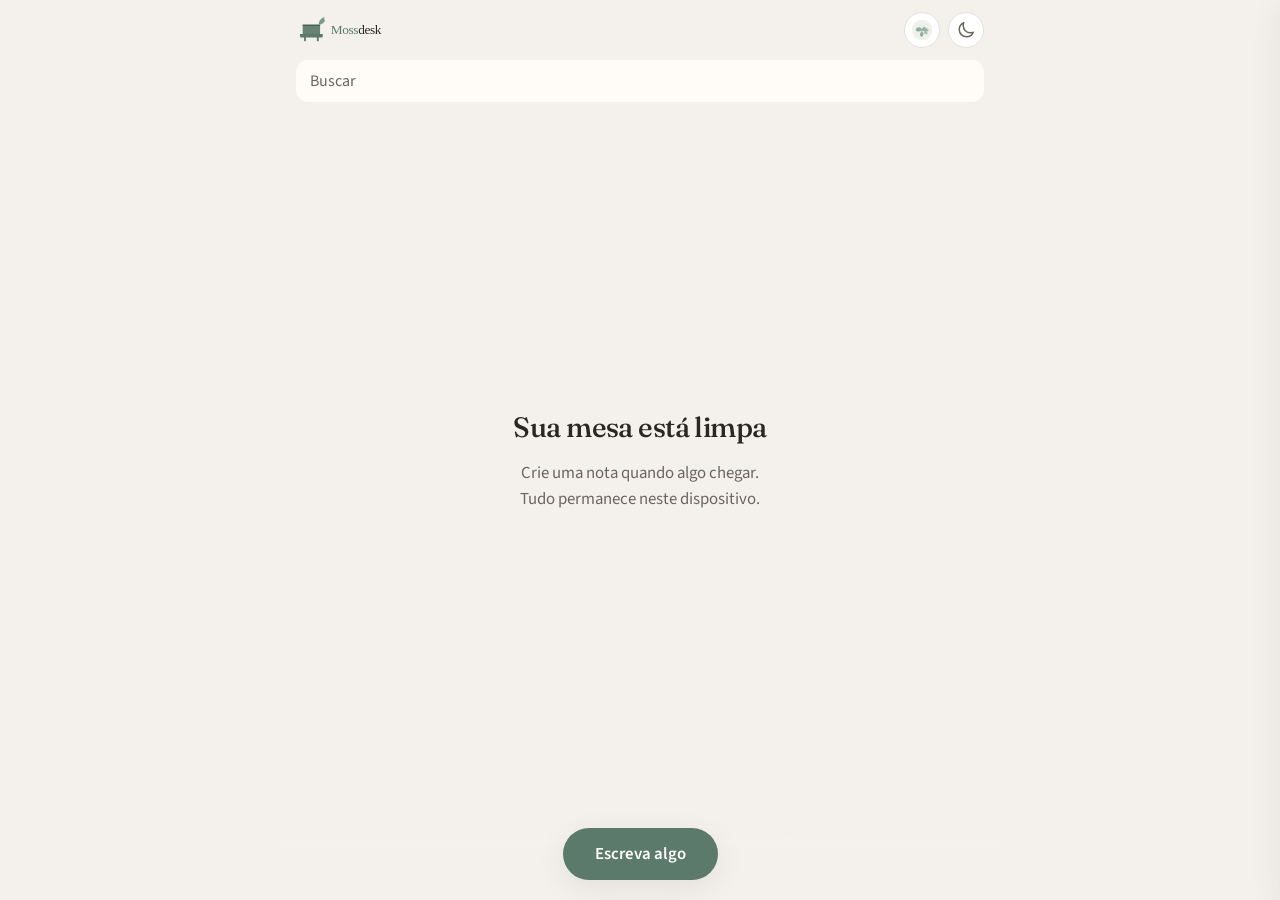
==== commit a8db8843: "Show animated Lichen avatar in panel and toolbar buttons" ====
--- a/app.html
+++ b/app.html
@@ -12,8 +12,7 @@
   <meta name="apple-mobile-web-app-title" content="Mossdesk" />
   <link rel="manifest" href="site.webmanifest" />
   <link rel="icon" href="favicon.svg" type="image/svg+xml" />
-  <link rel="icon" href="favicon-32.png" type="image/png" sizes="32x32" />
-  <link rel="apple-touch-icon" href="apple-touch-icon.png" sizes="180x180" />
+  <link rel="apple-touch-icon" href="favicon.svg" />
   <link rel="preconnect" href="https://fonts.googleapis.com" />
   <link rel="preconnect" href="https://fonts.gstatic.com" crossorigin />
   <link href="https://fonts.googleapis.com/css2?family=Fraunces:opsz,wght@9..144,400;9..144,500;9..144,600&family=Source+Sans+3:wght@400;500;600&family=Lora:wght@400;600&family=Merriweather:wght@400;700&family=Playfair+Display:wght@400;600&family=IBM+Plex+Sans:wght@400;500;600&family=Space+Grotesk:wght@400;500;600&display=swap" rel="stylesheet" />
@@ -27,10 +26,8 @@
           <img src="logo.svg" alt="Mossdesk" class="logo-img logo-img--sm" width="120" height="40" />
         </a>
         <div class="home-header-actions">
-          <button id="btn-ai-home" class="pill-btn" title="Lichen" aria-label="Lichen">
-            <svg xmlns="http://www.w3.org/2000/svg" width="18" height="18" fill="none" viewBox="0 0 24 24" stroke="currentColor" stroke-width="2">
-              <path stroke-linecap="round" stroke-linejoin="round" d="M9.813 15.904L9 18.75l-.813-2.846a4.5 4.5 0 00-3.09-3.09L2.25 12l2.846-.813a4.5 4.5 0 003.09-3.09L9 5.25l.813 2.846a4.5 4.5 0 003.09 3.09z" />
-            </svg>
+          <button id="btn-ai-home" class="pill-btn pill-btn--lichen" title="Lichen" aria-label="Lichen">
+            <img src="lichen-avatar.svg" alt="" class="lichen-icon" width="22" height="22" />
           </button>
           <button class="pill-btn theme-toggle" data-theme-toggle title="Tema" aria-label="Tema">
             <svg xmlns="http://www.w3.org/2000/svg" width="18" height="18" fill="none" viewBox="0 0 24 24" stroke="currentColor" stroke-width="2">
@@ -39,23 +36,18 @@
           </button>
         </div>
       </header>
-
       <div class="home-search-wrap">
         <input id="search-input" class="home-search" type="search" placeholder="Buscar" autocomplete="off" />
       </div>
-
       <div id="home-empty" class="home-empty">
         <h1 class="home-empty-title">Sua mesa está limpa</h1>
         <p class="home-empty-text">Crie uma nota quando algo chegar.<br />Tudo permanece neste dispositivo.</p>
       </div>
-
       <div id="home-list" class="home-list" hidden></div>
-
       <div class="home-fab-wrap">
         <button id="btn-write" class="home-fab" type="button">Escreva algo</button>
       </div>
     </section>
-
     <section id="editor-view" class="editor-view" hidden>
       <header class="editor-topbar">
         <button id="btn-back" class="pill-btn" type="button" aria-label="Voltar">
@@ -68,10 +60,8 @@
           <span id="editor-meta" class="editor-meta-text"></span>
         </div>
         <div class="editor-topbar-actions">
-          <button id="btn-ai" class="pill-btn" title="Lichen" aria-label="Lichen">
-            <svg xmlns="http://www.w3.org/2000/svg" width="18" height="18" fill="none" viewBox="0 0 24 24" stroke="currentColor" stroke-width="2">
-              <path stroke-linecap="round" stroke-linejoin="round" d="M9.813 15.904L9 18.75l-.813-2.846a4.5 4.5 0 00-3.09-3.09L2.25 12l2.846-.813a4.5 4.5 0 003.09-3.09z" />
-            </svg>
+          <button id="btn-ai" class="pill-btn pill-btn--lichen" title="Lichen" aria-label="Lichen">
+            <img src="lichen-avatar.svg" alt="" class="lichen-icon" width="22" height="22" />
           </button>
           <button id="btn-delete" class="pill-btn" title="Apagar" aria-label="Apagar" disabled>
             <svg xmlns="http://www.w3.org/2000/svg" width="18" height="18" fill="none" viewBox="0 0 24 24" stroke="currentColor" stroke-width="2">
@@ -80,7 +70,6 @@
           </button>
         </div>
       </header>
-
       <div class="format-bar format-bar--notes" role="toolbar" aria-label="Formatação">
         <select id="font-select" class="pill-select" title="Fonte">
           <option value="Source Sans 3, system-ui, sans-serif">Sans</option>
@@ -117,26 +106,21 @@
           <span id="mic-label">Ditar</span>
         </button>
       </div>
-
       <div class="editor-scroll">
         <input id="note-title" class="note-title-input" type="text" placeholder="Título" autocomplete="off" />
-        <div
-          id="note-content"
-          class="note-content"
-          contenteditable="true"
-          role="textbox"
-          aria-multiline="true"
-          aria-label="Conteúdo"
-          data-placeholder="Comece a escrever…"
-        ></div>
+        <div id="note-content" class="note-content" contenteditable="true" role="textbox" aria-multiline="true" aria-label="Conteúdo" data-placeholder="Comece a escrever…"></div>
       </div>
     </section>
-
     <aside id="ai-panel" class="ai-panel" aria-hidden="true">
       <div class="ai-panel-header">
-        <div>
-          <h2 class="ai-panel-title">Lichen</h2>
-          <p class="ai-panel-sub">Companheiro calmo da sua mesa</p>
+        <div class="ai-panel-identity">
+          <div class="lichen-avatar-wrap" aria-hidden="true">
+            <img src="lichen-avatar.svg" alt="" class="lichen-avatar" width="56" height="56" />
+          </div>
+          <div>
+            <h2 class="ai-panel-title">Lichen</h2>
+            <p class="ai-panel-sub">Companheiro calmo da sua mesa</p>
+          </div>
         </div>
         <button id="ai-close" class="pill-btn" aria-label="Fechar">
           <svg xmlns="http://www.w3.org/2000/svg" width="18" height="18" fill="none" viewBox="0 0 24 24" stroke="currentColor" stroke-width="2">
@@ -191,7 +175,6 @@
       <p class="ai-privacy-note">Lichen funciona offline por padrão.</p>
     </aside>
     <div id="ai-overlay" class="ai-overlay" hidden></div>
-
     <button id="btn-new" type="button" hidden></button>
     <button id="btn-export" type="button" hidden></button>
     <button id="btn-clear" type="button" hidden></button>
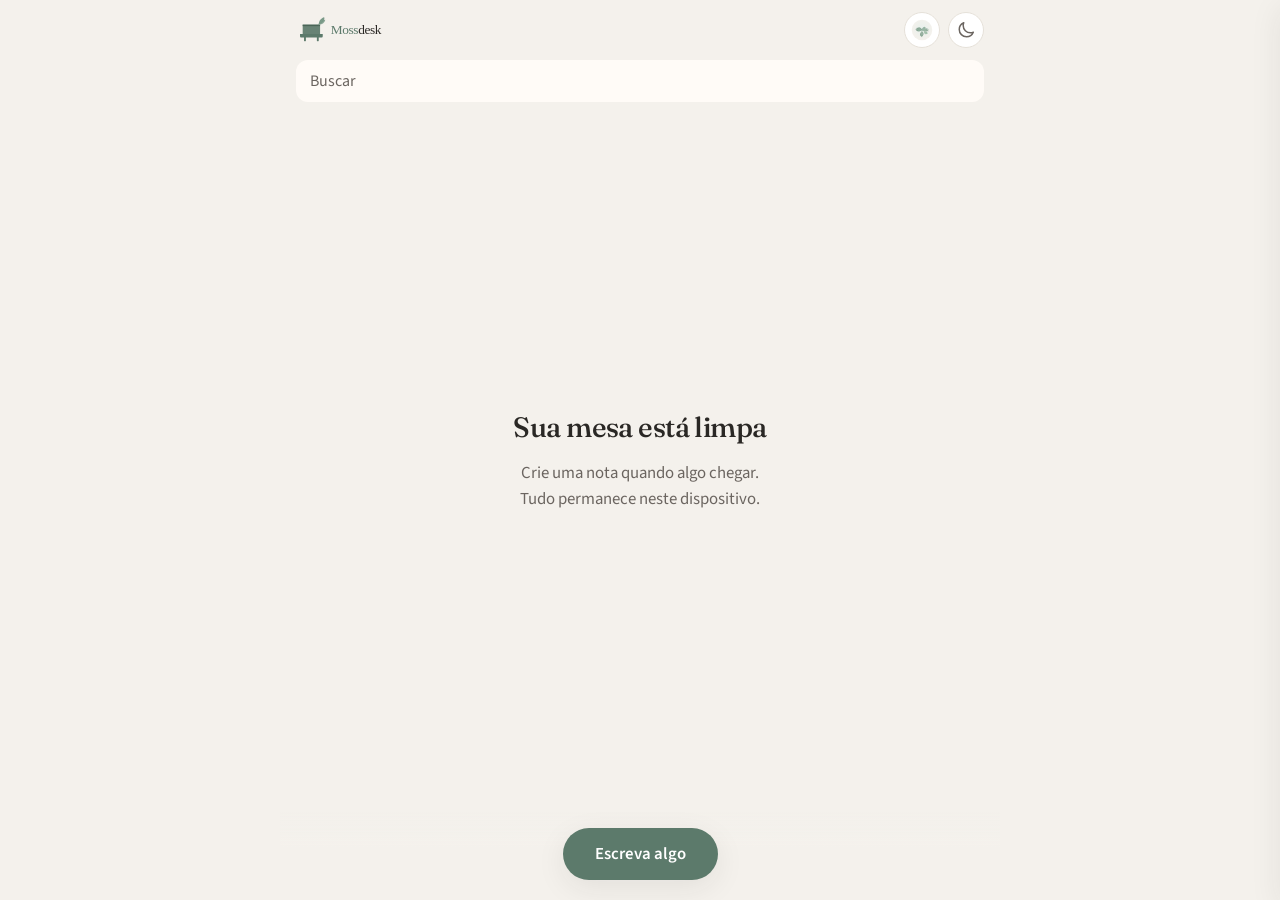
==== commit c48f7575: "Styles for animated Lichen avatar" ====
--- a/app.html
+++ b/app.html
@@ -17,6 +17,7 @@
   <link rel="preconnect" href="https://fonts.gstatic.com" crossorigin />
   <link href="https://fonts.googleapis.com/css2?family=Fraunces:opsz,wght@9..144,400;9..144,500;9..144,600&family=Source+Sans+3:wght@400;500;600&family=Lora:wght@400;600&family=Merriweather:wght@400;700&family=Playfair+Display:wght@400;600&family=IBM+Plex+Sans:wght@400;500;600&family=Space+Grotesk:wght@400;500;600&display=swap" rel="stylesheet" />
   <link rel="stylesheet" href="styles.css" />
+  <link rel="stylesheet" href="lichen.css" />
 </head>
 <body>
   <div class="app notes-shell">
--- a/lichen.css
+++ b/lichen.css
@@ -0,0 +1,57 @@
+/* Lichen avatar — inspired by fruticose lichen */
+
+.lichen-icon {
+  display: block;
+  width: 22px;
+  height: 22px;
+  border-radius: 50%;
+  pointer-events: none;
+}
+
+.pill-btn--lichen {
+  padding: 0;
+  overflow: hidden;
+  border-color: var(--border);
+}
+
+.pill-btn--lichen:hover {
+  border-color: var(--accent);
+  background: var(--accent-soft);
+}
+
+.ai-panel-identity {
+  display: flex;
+  align-items: center;
+  gap: 12px;
+  min-width: 0;
+}
+
+.lichen-avatar-wrap {
+  flex-shrink: 0;
+  width: 56px;
+  height: 56px;
+  border-radius: 50%;
+  overflow: hidden;
+  box-shadow: 0 2px 12px rgba(92, 122, 107, 0.18);
+  border: 1px solid var(--border);
+  background: var(--accent-soft);
+  animation: lichenFloat 5s ease-in-out infinite;
+}
+
+.lichen-avatar {
+  display: block;
+  width: 100%;
+  height: 100%;
+  object-fit: cover;
+}
+
+@keyframes lichenFloat {
+  0%, 100% { transform: translateY(0); }
+  50% { transform: translateY(-3px); }
+}
+
+@media (prefers-reduced-motion: reduce) {
+  .lichen-avatar-wrap {
+    animation: none;
+  }
+}
